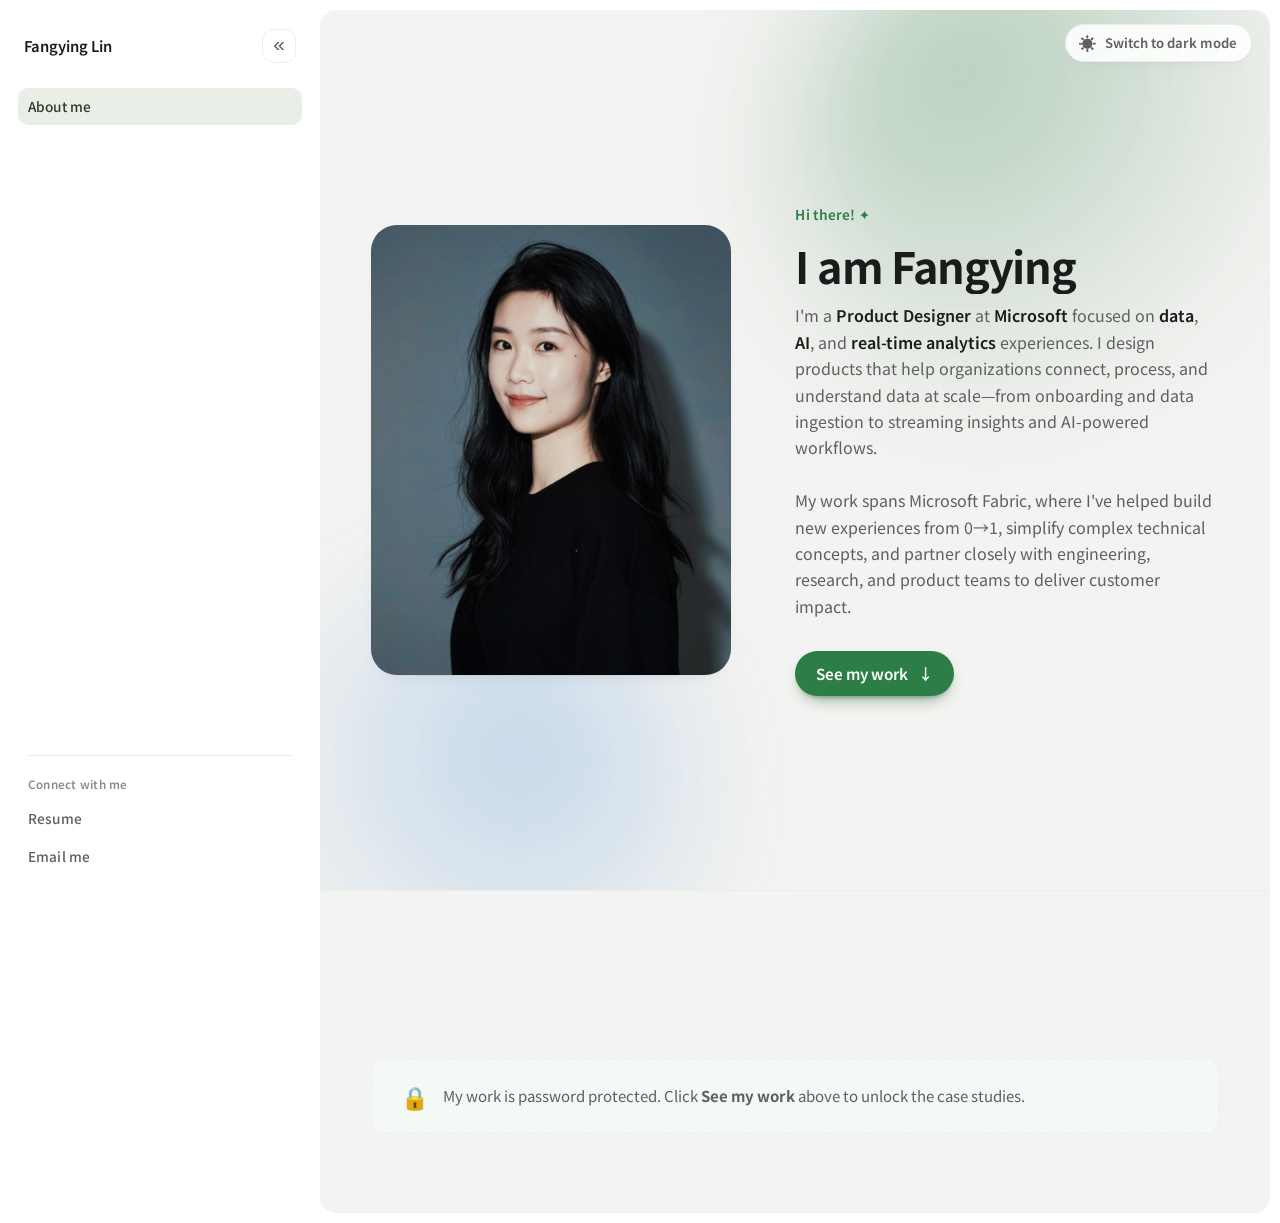
==== asa.html @ b857b05c "Initial commit" ====
<!DOCTYPE html>
<html lang="en">
<head>
  <meta charset="UTF-8" />
  <meta name="viewport" content="width=device-width, initial-scale=1.0" />
  <title>Azure Stream Analytics — Fangying Lin</title>
  <meta name="description" content="Azure Stream Analytics — authoring and monitoring real-time analytics jobs in the Azure portal." />
  <link rel="preconnect" href="https://fonts.googleapis.com" />
  <link rel="preconnect" href="https://fonts.gstatic.com" crossorigin />
  <link href="https://fonts.googleapis.com/css2?family=Noto+Sans+TC:wght@400;500;600;700&display=swap" rel="stylesheet" />
  <link rel="stylesheet" href="styles.css" />
  <script>
    // Apply saved theme before paint to avoid a flash.
    (function () {
      try {
        var t = localStorage.getItem("theme");
        if (!t) {
          t = window.matchMedia("(prefers-color-scheme: dark)").matches
            ? "dark"
            : "light";
        }
        document.documentElement.setAttribute("data-theme", t);
      } catch (e) {}
      // Case studies are locked until unlocked from the home page.
      try {
        if (localStorage.getItem("portfolio-unlocked") !== "1") {
          window.location.replace("index.html");
        }
      } catch (e) {}
    })();
  </script>
</head>
<body class="project-page">
  <div class="app" data-nav-collapsed="false">
    <button class="theme-switch" type="button" aria-label="Toggle dark mode" aria-pressed="false">
      <span class="theme-switch__icons" aria-hidden="true">
        <span class="theme-toggle__icon theme-toggle__icon--sun">☀</span>
        <span class="theme-toggle__icon theme-toggle__icon--moon">☾</span>
      </span>
      <span class="theme-switch__label">Switch to dark mode</span>
    </button>
    <div class="floating-controls">
      <button class="nav-reopen has-tip has-tip--right" type="button" aria-label="Open navigation" data-tip="Expand">
        <span aria-hidden="true">☰</span>
      </button>
    </div>
    <aside class="sidebar" aria-label="Primary">
      <div class="profile">
        <div class="profile__meta">
          <span class="profile__name">Fangying Lin</span>
        </div>
        <div class="profile__controls">
          <button class="square-btn nav-collapse has-tip" type="button" aria-label="Collapse navigation" data-tip="Collapse">
            <span class="nav-collapse__icon" aria-hidden="true">«</span>
          </button>
        </div>
      </div>

      <nav class="nav">
        <a class="nav__item" href="index.html#about">
          About me
        </a>

        <p class="nav__group">Microsoft Fabric</p>
        <a class="nav__item" href="eventstream.html">Eventstream in Microsoft Fabric</a>
        <a class="nav__item" href="business-events.html">Business Events in Microsoft Fabric</a>
        <a class="nav__item" href="get-data.html">Get data</a>
        <a class="nav__item" href="custom-connector.html">Custom stream connector</a>

        <p class="nav__group">Cornerstone Global Partner</p>
        <a class="nav__item" href="top20talent.html">Top20Talent Portal</a>

        <hr class="nav__divider" aria-hidden="true" />
        <p class="nav__group">Connect with me</p>
        <a class="nav__item" href="#">Resume</a>
        <a class="nav__item" href="mailto:deniselin0114@gmail.com">Email me</a>
      </nav>
    </aside>

  <main class="proj">
    <div class="proj-hero reveal">
      <span class="proj-eyebrow">
        <span class="card__logo card__logo--azure" aria-hidden="true">▲</span>
        Microsoft Azure portal
      </span>
      <h1 class="proj-title">Azure Stream Analytics</h1>
      <p class="proj-tagline">
        Authoring and monitoring real-time analytics jobs in the Azure portal —
        query, test, and ship.
      </p>
      <div class="proj-banner card__media--asa" aria-hidden="true">
        <span class="media-glyph">≋</span>
      </div>
    </div>

    <section class="proj-section reveal">
      <span class="proj-kicker">Problem to solve</span>
      <h2>Authoring streaming jobs felt risky</h2>
      <p>
        Writing and shipping a Stream Analytics job meant editing queries with
        little feedback until the job ran against live data. Users wanted to
        test confidently before committing to production.
      </p>
      <ul class="proj-highlights">
        <li>Hard to validate query logic before running against live input.</li>
        <li>Monitoring and authoring lived in separate mental models.</li>
        <li>Errors were costly to discover after deployment.</li>
      </ul>
    </section>

    <section class="proj-section reveal">
      <span class="proj-kicker">Research &amp; validation</span>
      <h2>What we learned from users</h2>
      <p>
        Sessions with analytics engineers showed that a tight author → test →
        monitor loop in one place built confidence and reduced production
        incidents caused by untested query changes.
      </p>
      <div class="proj-stats">
        <div class="proj-stat">
          <div class="proj-stat__num">10</div>
          <div class="proj-stat__label">Engineer sessions</div>
        </div>
        <div class="proj-stat">
          <div class="proj-stat__num">+33%</div>
          <div class="proj-stat__label">Confidence before shipping</div>
        </div>
        <div class="proj-stat">
          <div class="proj-stat__num">−29%</div>
          <div class="proj-stat__label">Post-deploy fixes</div>
        </div>
      </div>
    </section>

    <section class="proj-section reveal">
      <span class="proj-kicker">Features</span>
      <h2>Explore the design</h2>
      <div class="feature feature--disabled">
        <div>
          <p class="feature__name">Author, test, and monitor in one place</p>
          <p class="feature__desc">
            Query editing with sample-data testing and live monitoring, unified
            into a single workflow.
          </p>
        </div>
        <a class="btn-prototype btn-prototype--ghost" href="#" aria-disabled="true">
          Prototype coming soon
        </a>
      </div>
    </section>
  </main>
  </div>

  <script src="script.js"></script>
</body>
</html>
---- styles.css ----
/* ════════════════════════════════════════════════════════════
   Fangying Lin — Portfolio
   Sidebar + card-grid layout. Light, soft, app-like — modeled on
   a clean case-studies dashboard: fixed left nav, a rounded
   content panel, centered headline, and a 2-column card grid.
═════════════════════════════════════════════════════════════ */

/* ── Tokens ────────────────────────────────────────────────── */
:root {
  --bg: #ffffff;
  --panel: #f3f3f1;
  --card: #ffffff;
  --ink: #1b1b1b;
  --ink-soft: #8c8c8c;
  --ink-mid: #5f5f5f;
  --line: #ececec;
  --hover: #f4f4f3;
  --active: #e9efe6;
  --active-ink: #2f3b2a;
  --accent: #2d7d46;
  --radius: 18px;
  --radius-lg: 26px;
  --sidebar-w: 320px;
  --font: "Noto Sans TC", system-ui, -apple-system, "Segoe UI", sans-serif;
  --ease: cubic-bezier(0.22, 1, 0.36, 1);
  --shadow-card: 0 1px 2px rgba(0, 0, 0, 0.04),
    0 8px 24px -16px rgba(0, 0, 0, 0.18);
}

/* ── Dark theme ────────────────────────────────────────────── */
[data-theme="dark"] {
  --bg: #131316;
  --panel: #1b1b1f;
  --card: #202024;
  --ink: #f2f2f3;
  --ink-soft: #8a8a92;
  --ink-mid: #b5b5be;
  --line: #2e2e34;
  --hover: #26262b;
  --active: #243425;
  --active-ink: #cfe6cf;
  --accent: #5cc47e;
  --shadow-card: 0 1px 2px rgba(0, 0, 0, 0.4),
    0 8px 24px -16px rgba(0, 0, 0, 0.7);
}

html {
  background: var(--bg);
}

body,
.app,
.sidebar,
.panel,
.card {
  transition: background 0.25s var(--ease), color 0.25s var(--ease),
    border-color 0.25s var(--ease);
}

*,
*::before,
*::after {
  box-sizing: border-box;
}

html {
  scroll-behavior: smooth;
}

body {
  margin: 0;
  background: var(--bg);
  color: var(--ink);
  font-family: var(--font);
  font-size: 15px;
  line-height: 1.5;
  -webkit-font-smoothing: antialiased;
}

a {
  color: inherit;
  text-decoration: none;
}

svg {
  display: block;
}

/* ── App shell ─────────────────────────────────────────────── */
.app {
  display: grid;
  grid-template-columns: var(--sidebar-w) 1fr;
  min-height: 100vh;
  transition: grid-template-columns 0.34s var(--ease);
}

.app[data-nav-collapsed="true"] {
  grid-template-columns: 0px 1fr;
}

/* ── Sidebar ───────────────────────────────────────────────── */
.sidebar {
  position: sticky;
  top: 0;
  align-self: start;
  height: 100vh;
  padding: 1.6rem 1.1rem;
  display: flex;
  flex-direction: column;
  gap: 1.4rem;
  overflow-x: hidden;
  overflow-y: auto;
  transition: opacity 0.24s var(--ease), transform 0.34s var(--ease);
}

.app[data-nav-collapsed="true"] .sidebar {
  opacity: 0;
  transform: translateX(-12px);
  pointer-events: none;
}

/* Control buttons (collapse) — rounded square to match floating reopen */
.profile__controls {
  flex: 0 0 auto;
  margin-left: auto;
  display: flex;
  align-items: center;
  gap: 0.4rem;
}

.square-btn {
  flex: 0 0 auto;
  width: 34px;
  height: 34px;
  display: grid;
  place-items: center;
  position: relative;
  -webkit-appearance: none;
  appearance: none;
  border: 1px solid var(--line);
  border-radius: 11px;
  background: var(--card);
  color: var(--ink-mid);
  font-size: 0.95rem;
  line-height: 1;
  cursor: pointer;
  transition: background 0.18s var(--ease), border-color 0.18s var(--ease),
    color 0.18s var(--ease), transform 0.18s var(--ease);
}

.square-btn:hover {
  background: var(--hover);
  color: var(--ink);
}

.square-btn:focus-visible {
  outline: 2px solid var(--accent);
  outline-offset: 2px;
}

.square-btn:active {
  transform: scale(0.9);
}

.nav-collapse:hover {
  transform: translateX(-2px);
}

.nav-collapse__icon {
  font-size: 1.3rem;
  font-weight: 500;
  margin-top: -2px;
}

/* ── Tooltips ──────────────────────────────────────────────── */
.has-tip::after {
  content: attr(data-tip);
  position: absolute;
  bottom: calc(100% + 8px);
  left: 50%;
  transform: translateX(-50%) translateY(4px);
  z-index: 50;
  padding: 0.32rem 0.6rem;
  border-radius: 7px;
  background: var(--ink);
  color: var(--bg);
  font-size: 0.72rem;
  font-weight: 600;
  line-height: 1;
  white-space: nowrap;
  opacity: 0;
  pointer-events: none;
  transition: opacity 0.18s var(--ease), transform 0.18s var(--ease);
}

.has-tip:hover::after,
.has-tip:focus-visible::after {
  opacity: 1;
  transform: translateX(-50%) translateY(0);
}

/* Reopen button tooltip points to the right (button hugs left edge) */
.has-tip--right::after {
  bottom: 50%;
  left: calc(100% + 8px);
  transform: translateY(50%) translateX(-4px);
}

.has-tip--right:hover::after,
.has-tip--right:focus-visible::after {
  transform: translateY(50%) translateX(0);
}

/* Floating reopen button (visible when collapsed) */
.floating-controls {
  position: fixed;
  top: 1rem;
  left: 1rem;
  z-index: 40;
  display: flex;
  align-items: center;
  gap: 0.5rem;
}

.nav-reopen {
  width: 40px;
  height: 40px;
  display: grid;
  place-items: center;
  -webkit-appearance: none;
  appearance: none;
  border: 1px solid var(--line);
  border-radius: 12px;
  background: var(--card);
  color: var(--ink);
  font-size: 1.1rem;
  line-height: 1;
  cursor: pointer;
  box-shadow: var(--shadow-card);
  opacity: 0;
  transform: scale(0.85);
  pointer-events: none;
  transition: opacity 0.22s var(--ease), transform 0.22s var(--ease),
    background 0.18s var(--ease);
}

.app[data-nav-collapsed="true"] .nav-reopen {
  opacity: 1;
  transform: scale(1);
  pointer-events: auto;
}

.nav-reopen:hover {
  background: var(--hover);
}

.nav-reopen:focus-visible {
  outline: 2px solid var(--accent);
  outline-offset: 2px;
}

.profile {
  display: flex;
  align-items: center;
  gap: 0.7rem;
  padding: 0.2rem 0.4rem;
}

.profile__meta {
  display: flex;
  flex-direction: column;
  line-height: 1.25;
}

.profile__name {
  font-weight: 600;
  font-size: 0.92rem;
}

.profile__role {
  font-size: 0.8rem;
  color: var(--ink-soft);
}

/* ── Theme switch (sticky, top-right) ──────────────────────── */
.theme-switch {
  position: fixed;
  top: 1.5rem;
  right: 1.75rem;
  z-index: 45;
  display: inline-flex;
  align-items: center;
  gap: 0.5rem;
  height: 38px;
  padding: 0 0.85rem 0 0.7rem;
  -webkit-appearance: none;
  appearance: none;
  border: 1px solid var(--line);
  border-radius: 999px;
  background: color-mix(in srgb, var(--card) 88%, transparent);
  backdrop-filter: saturate(160%) blur(10px);
  color: var(--ink-mid);
  font-family: inherit;
  font-size: 0.82rem;
  font-weight: 600;
  line-height: 1;
  cursor: pointer;
  box-shadow: var(--shadow-card);
  transition: background 0.18s var(--ease), border-color 0.18s var(--ease),
    color 0.18s var(--ease), transform 0.18s var(--ease);
}

.theme-switch:hover {
  background: var(--card);
  color: var(--ink);
  border-color: var(--ink-soft);
}

.theme-switch:active {
  transform: scale(0.96);
}

.theme-switch:focus-visible {
  outline: 2px solid var(--accent);
  outline-offset: 2px;
}

.theme-switch__icons {
  position: relative;
  display: grid;
  place-items: center;
  width: 20px;
  height: 20px;
}

.theme-toggle__icon {
  grid-area: 1 / 1;
  font-size: 1.05rem;
  line-height: 1;
  -webkit-text-stroke: 0.3px currentColor;
  transition: opacity 0.2s var(--ease), transform 0.3s var(--ease);
}

.theme-switch__icons .theme-toggle__icon {
  grid-row: 1;
  grid-column: 1;
}

.theme-toggle__icon--moon {
  opacity: 0;
  transform: rotate(-90deg) scale(0.6);
}

.theme-toggle__icon--sun {
  opacity: 1;
  transform: rotate(0) scale(1);
}

[data-theme="dark"] .theme-toggle__icon--sun {
  opacity: 0;
  transform: rotate(90deg) scale(0.6);
}

[data-theme="dark"] .theme-toggle__icon--moon {
  opacity: 1;
  transform: rotate(0) scale(1);
}

/* Navigation */
.nav {
  display: flex;
  flex-direction: column;
  gap: 0.1rem;
  flex: 1 1 auto;
  min-height: 0;
}

.nav__group {
  margin: 1rem 0 0.3rem;
  padding: 0 0.65rem;
  font-size: 0.72rem;
  font-weight: 600;
  letter-spacing: 0.02em;
  color: var(--ink-soft);
}

.nav__item + .nav__group,
.nav__item.is-active:first-child + .nav__group {
  margin-top: 1.9rem;
}

.nav__divider {
  border: 0;
  height: 1px;
  background: var(--line);
  margin: 1.4rem 0.65rem 0.2rem;
  margin-top: auto;
}

/* ── Collapsible category (Microsoft Fabric / Azure portal) ── */
.nav__cat {
  display: flex;
  flex-direction: column;
}

.nav__cat--nested {
  padding-left: 0.85rem;
}

.nav__cat-head {
  display: flex;
  align-items: center;
  justify-content: space-between;
  gap: 0.5rem;
  width: 100%;
  margin: 0.55rem 0 0.2rem;
  padding: 0.3rem 0.65rem;
  -webkit-appearance: none;
  appearance: none;
  border: 0;
  outline: none;
  background: transparent;
  text-align: left;
  font-family: inherit;
  font-size: 0.72rem;
  font-weight: 600;
  letter-spacing: 0.02em;
  text-transform: none;
  color: var(--ink-soft);
  cursor: pointer;
  border-radius: 8px;
  transition: color 0.18s var(--ease), background 0.18s var(--ease);
}

.nav__cat-head:focus-visible {
  outline: 2px solid var(--accent);
  outline-offset: 1px;
}

.nav__cat-head:hover {
  background: var(--hover);
  color: var(--ink-mid);
}

.nav__chevron {
  flex: 0 0 auto;
  font-size: 0.8rem;
  line-height: 1;
  transition: transform 0.22s var(--ease);
}

.nav__cat[data-collapsed="true"] .nav__chevron {
  transform: rotate(-90deg);
}

.nav__cat-body {
  display: grid;
  grid-template-rows: 1fr;
  transition: grid-template-rows 0.26s var(--ease);
}

.nav__cat-inner {
  display: flex;
  flex-direction: column;
  gap: 0.1rem;
  overflow: hidden;
  min-height: 0;
}

.nav__cat[data-collapsed="true"] .nav__cat-body {
  grid-template-rows: 0fr;
}

.nav__item {
  display: flex;
  align-items: center;
  padding: 0.5rem 0.65rem;
  border-radius: 10px;
  font-size: 0.85rem;
  font-weight: 500;
  letter-spacing: 0.01em;
  color: var(--ink-mid);
  transition: background 0.18s var(--ease), color 0.18s var(--ease),
    transform 0.18s var(--ease);
}

.nav__item:hover {
  background: var(--hover);
  color: var(--ink);
  transform: translateX(3px);
}

.nav__item.is-active {
  background: var(--active);
  color: var(--active-ink);
}

/* Dark mode: brighten nav text so it isn't muddy grey */
[data-theme="dark"] .nav__item {
  color: #f2f2f3;
}
[data-theme="dark"] .nav__item:hover {
  color: #ffffff;
}
[data-theme="dark"] .nav__group {
  color: #c5c5cd;
}

/* ── Main panel ────────────────────────────────────────────── */
.panel {
  background: var(--panel);
  margin: 0.6rem 0.6rem 0.6rem 0;
  border-radius: 16px;
  padding: clamp(2rem, 5vw, 4rem) clamp(1.5rem, 4vw, 3.5rem);
  overflow: hidden;
}

/* ── Full-screen intro ─────────────────────────────────────── */
.intro {
  position: relative;
  display: grid;
  grid-template-columns: 0.85fr 1fr;
  align-items: center;
  gap: clamp(2rem, 5vw, 4.5rem);
  min-height: calc(100vh - 1.2rem);
  margin: calc(-1 * clamp(2rem, 5vw, 4rem))
    calc(-1 * clamp(1.5rem, 4vw, 3.5rem)) 0;
  padding: clamp(2rem, 5vw, 4rem) clamp(1.5rem, 4vw, 3.5rem);
  overflow: hidden;
  isolation: isolate;
}

/* Animated aurora blobs behind the intro */
.intro::before,
.intro::after {
  content: "";
  position: absolute;
  z-index: -1;
  border-radius: 50%;
  filter: blur(60px);
  opacity: 0.55;
  pointer-events: none;
}.intro::before {
  width: 42vw;
  height: 42vw;
  max-width: 540px;
  max-height: 540px;
  top: -12%;
  right: -6%;
  background: radial-gradient(
    circle at 30% 30%,
    color-mix(in srgb, var(--accent) 60%, transparent),
    transparent 70%
  );
  animation: aurora-a 16s ease-in-out infinite alternate;
}

.intro::after {
  width: 36vw;
  height: 36vw;
  max-width: 460px;
  max-height: 460px;
  bottom: -16%;
  left: -8%;
  background: radial-gradient(
    circle at 60% 40%,
    color-mix(in srgb, #4a90d9 55%, transparent),
    transparent 70%
  );
  animation: aurora-b 20s ease-in-out infinite alternate;
}

[data-theme="dark"] .intro::before,
[data-theme="dark"] .intro::after {
  opacity: 0.4;
}

@keyframes aurora-a {
  0% { transform: translate(0, 0) scale(1); }
  100% { transform: translate(-6%, 8%) scale(1.15); }
}

@keyframes aurora-b {
  0% { transform: translate(0, 0) scale(1); }
  100% { transform: translate(8%, -6%) scale(1.2); }
}

/* Interactive mouse-following aura (Spline-style) */
.intro__aura {
  position: absolute;
  inset: 0;
  z-index: -1;
  pointer-events: none;
  opacity: 0;
  transition: opacity 0.7s ease;
  background:
    radial-gradient(
      40vw 40vw at var(--mx, 50%) var(--my, 40%),
      color-mix(in srgb, var(--accent) 42%, transparent),
      transparent 62%
    ),
    radial-gradient(
      34vw 34vw at calc(100% - var(--mx, 50%)) calc(100% - var(--my, 40%)),
      color-mix(in srgb, #4a90d9 40%, transparent),
      transparent 62%
    );
  filter: blur(48px);
  will-change: background, opacity;
}

.intro.is-pointer .intro__aura {
  opacity: 0.85;
}

[data-theme="dark"] .intro__aura {
  opacity: 0;
  filter: blur(56px);
}

[data-theme="dark"] .intro.is-pointer .intro__aura {
  opacity: 0.55;
}

@media (prefers-reduced-motion: reduce) {
  .intro__aura { display: none; }
}

.intro__media {
  display: flex;
  justify-content: center;
  transform: translate3d(var(--px, 0px), var(--py, 0px), 0);
  will-change: transform;
}

.intro__media.is-missing {
  width: 100%;
  max-width: 360px;
  margin: 0 auto;
  aspect-ratio: 4 / 5;
  display: grid;
  place-items: center;
  text-align: center;
  padding: 1.5rem;
  border-radius: var(--radius-lg);
  background: linear-gradient(150deg, #e6f4ee, #c7e8d8);
  color: #117865;
  font-size: 0.9rem;
  font-weight: 600;
}

.intro__media.is-missing::after {
  content: "Add your photo at assets/fangying.jpg";
}

.intro__photo {
  width: 100%;
  max-width: 360px;
  aspect-ratio: 4 / 5;
  object-fit: cover;
  border-radius: var(--radius-lg);
  box-shadow: var(--shadow-card);
  animation: photo-float 8s ease-in-out infinite;
  transition: transform 0.4s var(--ease), box-shadow 0.4s var(--ease);
}

.intro__photo:hover {
  transform: translateY(-4px) scale(1.01);
  box-shadow: 0 30px 60px -28px rgba(0, 0, 0, 0.5);
}

@keyframes photo-float {
  0%, 100% { transform: translateY(0); }
  50% { transform: translateY(-4px); }
}

.intro__eyebrow {
  margin: 0 0 1rem;
  font-size: 0.85rem;
  font-weight: 600;
  color: var(--accent);
  letter-spacing: 0.01em;
}

.intro__title {
  font-size: clamp(1.7rem, 3.4vw, 2.7rem);
  font-weight: 700;
  letter-spacing: -0.03em;
  line-height: 1.18;
  padding-bottom: 0.08em;
  margin: 0 0 0.5rem;
  background: linear-gradient(
    100deg,
    var(--ink) 0%,
    var(--ink) 35%,
    color-mix(in srgb, var(--accent) 75%, var(--ink)) 50%,
    var(--ink) 65%,
    var(--ink) 100%
  );
  background-size: 220% 100%;
  -webkit-background-clip: text;
  background-clip: text;
  color: transparent;
  animation: title-sheen 7s ease-in-out infinite;
}

.intro__subtitle {
  margin: 0 0 1.5rem;
  font-size: clamp(0.95rem, 1.5vw, 1.2rem);
  font-weight: 600;
  letter-spacing: -0.01em;
  color: var(--ink-mid);
}

@keyframes title-sheen {
  0%, 100% { background-position: 150% 0; }
  50% { background-position: -50% 0; }
}

/* Staggered entrance for intro content */
.intro__media,
.intro__eyebrow,
.intro__title,
.intro__subtitle,
.intro__lede,
.intro__scroll {
  opacity: 0;
}

.intro.is-visible .intro__media {
  animation: intro-fade 0.7s var(--ease) 0.05s both;
}
.intro.is-visible .intro__eyebrow {
  animation: intro-rise 0.7s var(--ease) 0.18s both;
}
.intro.is-visible .intro__title {
  animation: intro-rise 0.7s var(--ease) 0.28s both,
    title-sheen 7s ease-in-out 1s infinite;
}
.intro.is-visible .intro__subtitle {
  animation: intro-rise 0.7s var(--ease) 0.34s both;
}
.intro.is-visible .intro__lede {
  animation: intro-rise 0.7s var(--ease) 0.4s both;
}
.intro.is-visible .intro__scroll {
  animation: intro-rise 0.7s var(--ease) 0.52s both;
}

@keyframes intro-rise {
  from {
    opacity: 0;
    transform: translateY(22px);
  }
  to {
    opacity: 1;
    transform: translateY(0);
  }
}

@keyframes intro-fade {
  from {
    opacity: 0;
  }
  to {
    opacity: 1;
  }
}

.intro__lede {
  margin: 0 0 2rem;
  max-width: 58ch;
  font-size: clamp(0.9rem, 1.25vw, 1.02rem);
  line-height: 1.65;
  color: var(--ink-mid);
}

.intro__lede strong {
  color: var(--ink);
  font-weight: 600;
}

.intro__scroll {
  position: relative;
  display: inline-flex;
  align-items: center;
  gap: 0.6rem;
  padding: 0.7rem 1.3rem;
  border-radius: 999px;
  font-weight: 600;
  font-size: 0.95rem;
  color: #fff;
  background: var(--accent);
  overflow: hidden;
  transform-style: preserve-3d;
  transform:
    perspective(600px)
    rotateX(var(--rx, 0deg))
    rotateY(var(--ry, 0deg))
    translateZ(0);
  box-shadow:
    0 8px 18px -10px color-mix(in srgb, var(--accent) 80%, #000),
    0 2px 4px -2px rgba(0, 0, 0, 0.3);
  transition:
    transform 0.25s var(--ease),
    background 0.2s var(--ease),
    box-shadow 0.25s var(--ease);
}

/* Moving sheen that tracks the cursor */
.intro__scroll::before {
  content: "";
  position: absolute;
  inset: 0;
  border-radius: inherit;
  background: radial-gradient(
    120px 120px at var(--gx, 50%) var(--gy, 50%),
    rgba(255, 255, 255, 0.45),
    rgba(255, 255, 255, 0) 60%
  );
  opacity: 0;
  transition: opacity 0.25s var(--ease);
  pointer-events: none;
}

.intro__scroll > span {
  position: relative;
  transform: translateZ(22px);
}

.intro__scroll:hover {
  background: color-mix(in srgb, var(--accent) 86%, #000);
  box-shadow:
    0 18px 34px -14px color-mix(in srgb, var(--accent) 85%, #000),
    0 4px 8px -3px rgba(0, 0, 0, 0.35);
}

.intro__scroll:hover::before {
  opacity: 1;
}

.intro__scroll.is-tilting {
  transition:
    background 0.2s var(--ease),
    box-shadow 0.25s var(--ease);
}

.intro__scroll:active {
  transform: perspective(600px) rotateX(0) rotateY(0) scale(0.97);
}

.intro__arrow {
  position: relative;
  transform: translateZ(22px);
  animation: intro-bob 1.8s ease-in-out infinite;
}

@keyframes intro-bob {
  0%, 100% { transform: translateZ(22px) translateY(0); }
  50% { transform: translateZ(22px) translateY(3px); }
}

@media (prefers-reduced-motion: reduce) {
  .intro__arrow { animation: none; }
  .intro__scroll { transform: none; }
}

@media (max-width: 820px) {
  .intro {
    grid-template-columns: 1fr;
    text-align: center;
    gap: 1.4rem;
    min-height: auto;
  }
  /* Flatten the body so the portrait can slot between the headers
     and the description. */
  .intro__body {
    display: contents;
  }
  .intro__eyebrow { order: 1; }
  .intro__title { order: 2; }
  .intro__subtitle { order: 3; margin-bottom: 0; }
  .intro__media { order: 4; }
  .intro__lede { order: 5; }
  .intro__scroll { order: 6; justify-self: center; }
  .intro__lede {
    margin-inline: auto;
  }
  /* Smaller portrait on mobile. */
  .intro__photo,
  .intro__media.is-missing {
    max-width: 200px;
    margin-inline: auto;
  }
}

.section-divider {
  border: 0;
  height: 1px;
  width: auto;
  margin: 0 calc(-1 * clamp(1.5rem, 4vw, 3.5rem)) clamp(2.5rem, 6vw, 4rem);
  background: var(--line);
}

.panel__head {
  text-align: center;
  max-width: 640px;
  margin: 0 auto clamp(2rem, 5vw, 3.5rem);
  padding-top: clamp(1rem, 4vw, 3rem);
}

.panel__title {
  font-size: clamp(1.7rem, 3.4vw, 2.6rem);
  font-weight: 700;
  letter-spacing: -0.02em;
  line-height: 1.12;
  margin: 0 0 0.8rem;
}

.panel__sub {
  margin: 0;
  color: var(--ink-soft);
  font-size: clamp(0.95rem, 1.5vw, 1.05rem);
}

/* ── Card grid ─────────────────────────────────────────────── */
.cards {
  display: grid;
  grid-template-columns: repeat(2, minmax(0, 1fr));
  gap: clamp(1rem, 2.2vw, 1.6rem);
  max-width: 920px;
  margin: 0 auto;
}

.card {
  min-width: 0;
  perspective: 1000px;
}

.card__link {
  position: relative;
  display: block;
  background: var(--card);
  border: 1px solid var(--line);
  border-radius: var(--radius);
  padding: 0.9rem 0.9rem 1.2rem;
  height: 100%;
  transform-style: preserve-3d;
  transition: transform 0.25s var(--ease), box-shadow 0.3s var(--ease),
    border-color 0.3s var(--ease);
}

.card__link:hover {
  box-shadow: 0 12px 26px -20px rgba(0, 0, 0, 0.4);
  border-color: color-mix(in srgb, var(--accent) 30%, var(--line));
}

/* Cursor-following spotlight glow */
.card__link::after {
  content: "";
  position: absolute;
  inset: 0;
  border-radius: inherit;
  background: radial-gradient(
    240px circle at var(--mx, 50%) var(--my, 0%),
    rgba(203, 210, 222, 0.22),
    transparent 45%
  );
  opacity: 0;
  transition: opacity 0.3s var(--ease);
  pointer-events: none;
  z-index: 1;
}

.card__link:hover::after {
  opacity: 1;
}

.card__media {
  transition: transform 0.4s var(--ease);
}

.card__link:hover .card__media {
  transform: scale(1.015);
}

.card__top {
  display: flex;
  align-items: center;
  justify-content: space-between;
  padding: 0.2rem 0.3rem 0.7rem;
}

.card__brand {
  display: inline-flex;
  align-items: center;
  gap: 0.45rem;
  font-size: 0.82rem;
  font-weight: 600;
  color: var(--ink-mid);
}

.card__logo {
  width: 18px;
  height: 18px;
  border-radius: 5px;
  display: inline-grid;
  place-items: center;
  font-size: 0.6rem;
  color: #fff;
}

.card__logo--fabric { background: transparent; }
.card__logo--azure  { background: #0a72c4; }
.card__logo--lumen  { background: #6b5bd1; }
.card__logo--tide   { background: #2f8fd0; }
.card__logo--onb    { background: #e08a3c; }
.card__logo--top20  { background: transparent; }
.card__logo-svg {
  width: 100%;
  height: 100%;
  display: block;
}

.card__views,
.card__likes {
  display: inline-flex;
  align-items: center;
  gap: 0.3rem;
  font-size: 0.8rem;
  color: var(--ink-soft);
  font-variant-numeric: tabular-nums;
}

.i-eye,
.i-heart {
  font-size: 0.85rem;
}

/* Media preview */
.card__media {
  position: relative;
  display: grid;
  place-items: center;
  aspect-ratio: 4 / 3;
  border-radius: 12px;
  overflow: hidden;
}

.card__media--eventstream {
  background:
    radial-gradient(120% 120% at 22% 0%, rgba(45, 125, 70, 0.16), transparent 60%),
    #f4f6f4;
  color: var(--accent);
}

.card__media--eventstream .topology {
  width: 80%;
}

/* ── Eventstream preview screenshot — blurred at rest, sharp on hover ── */
.card__media--shot {
  padding: 0;
  overflow: hidden;
}
.es-shot {
  display: block;
  width: 100%;
  height: 100%;
  object-fit: cover;
  object-position: top left;
  filter: blur(2.5px) saturate(1.04);
  transform: scale(1.02);
  transition: filter 0.45s var(--ease), transform 0.45s var(--ease);
}
.card__link:hover .es-shot,
.proj-banner.card__media--shot:hover .es-shot {
  filter: blur(0);
  transform: scale(1);
}
/* Detail-page banner is always sharp — the blur/hover-to-reveal is a
   home-page-tile-only effect. */
.proj-banner.card__media--shot .es-shot {
  filter: none;
  transform: none;
}
@media (prefers-reduced-motion: reduce) {
  .es-shot {
    transition: none;
  }
}

/* ── Eventstream "app" scene (metrics + topology + data preview) ── */
.card__media--eventstream .es-scene {
  width: 94%;
  height: auto;
}
.proj-banner.card__media--eventstream .es-scene {
  width: 100%;
}
.es-card {
  fill: #ffffff;
  stroke: #e2e6ea;
  stroke-width: 1.4;
}
.es-num {
  font: 700 15px "Noto Sans TC", system-ui, sans-serif;
  fill: #2f353c;
}
.es-cap {
  font: 600 7px "Noto Sans TC", system-ui, sans-serif;
  fill: #8b939c;
  letter-spacing: 0.2px;
}
.es-lbl {
  font: 700 8px "Noto Sans TC", system-ui, sans-serif;
  fill: #3c424a;
}
.es-pill {
  fill: rgba(22, 163, 74, 0.12);
  stroke: rgba(22, 163, 74, 0.4);
  stroke-width: 1;
}
.es-live {
  font: 700 7.5px "Noto Sans TC", system-ui, sans-serif;
  fill: #15803d;
}
.es-dot {
  fill: #16a34a;
}
.es-wire {
  fill: none;
  stroke: currentColor;
  stroke-width: 2;
  stroke-opacity: 0.5;
  stroke-dasharray: 5 6;
  animation: dash 18s linear infinite;
}
.es-icon {
  fill: rgba(17, 120, 101, 0.16);
  stroke: currentColor;
  stroke-width: 1.2;
}
.es-icon--dest {
  fill: rgba(17, 120, 101, 0.26);
}
.es-stream {
  stroke: currentColor;
  stroke-width: 1.8;
}
.es-op {
  fill: rgba(45, 125, 70, 0.14);
  stroke: currentColor;
  stroke-width: 1.4;
}
.es-funnel {
  fill: currentColor;
  opacity: 0.75;
}
.es-grid {
  fill: #ffffff;
  stroke: #e2e6ea;
  stroke-width: 1.4;
}
.es-grid-sep {
  stroke: #eef1f3;
  stroke-width: 1;
}
.es-th {
  font: 700 6.5px "Noto Sans TC", system-ui, sans-serif;
  fill: #6b727b;
}
.es-td {
  font: 500 6.5px "Noto Sans TC", system-ui, sans-serif;
  fill: #7b828b;
}
.es-td--accent {
  fill: #117865;
  font-weight: 700;
}

.card__media--lumen {
  background: linear-gradient(150deg, #efeaff, #d8ccff);
  color: #6b5bd1;
}

.card__media--tide {
  background: linear-gradient(150deg, #e3f3fb, #c5e6f6);
  color: #2f8fd0;
}

.card__media--onb {
  background: linear-gradient(150deg, #fdeede, #f8d6b3);
  color: #d2772a;
}

.card__media--getdata {
  background: linear-gradient(150deg, #e6f4ee, #c7e8d8);
  color: #117865;
}

.card__media--connector {
  background: #e6ebf6;
  color: #56b9bd;
}

[data-theme="dark"] .card__media--connector {
  background: #3a4052;
}

.card__media--asa {
  background: linear-gradient(150deg, #e4f1fc, #bfdcf6);
  color: #0a72c4;
}

.card__media--eventhub {
  background: linear-gradient(150deg, #e0ecfb, #b6cdf2);
  color: #2b59c3;
}

.card__media--schematize {
  background: linear-gradient(150deg, #fbeef6, #f1d3e8);
  color: #b3458f;
}

.card__media--top20 {
  background: linear-gradient(150deg, #fdece1, #f8cbb0);
  color: #c2410c;
}.media-glyph {
  font-size: 3.4rem;
  opacity: 0.85;
}

/* ── Top20Talent: video-like screenshot reel in a browser frame ── */
.t20-stage {
  display: grid;
  place-items: center;
  padding: clamp(0.9rem, 3vw, 1.8rem);
}

.t20-window {
  width: 100%;
  max-width: 100%;
  border-radius: 12px;
  overflow: hidden;
  background: #fff;
  box-shadow:
    0 22px 50px -22px rgba(120, 50, 20, 0.5),
    0 4px 12px -6px rgba(120, 50, 20, 0.3),
    0 0 0 1px rgba(255, 255, 255, 0.6) inset;
  transform: translateZ(0);
  transform-style: preserve-3d;
  transition: transform 0.5s var(--ease), box-shadow 0.5s var(--ease);
}

.card__link:hover .t20-window,
.proj-banner.t20-stage:hover .t20-window {
  transform: translateY(-3px);
  box-shadow:
    0 30px 60px -22px rgba(120, 50, 20, 0.55),
    0 6px 16px -8px rgba(120, 50, 20, 0.35),
    0 0 0 1px rgba(255, 255, 255, 0.7) inset;
}

.t20-window__bar {
  display: flex;
  align-items: center;
  gap: 6px;
  height: 22px;
  padding: 0 10px;
  background: linear-gradient(180deg, #fbeee6, #f5ddcf);
  border-bottom: 1px solid rgba(120, 50, 20, 0.12);
}

.t20-dot {
  width: 7px;
  height: 7px;
  border-radius: 50%;
  background: #e8a48c;
}
.t20-dot:nth-child(1) { background: #ef7d6a; }
.t20-dot:nth-child(2) { background: #f3b14d; }
.t20-dot:nth-child(3) { background: #5fc27e; }

.t20-url {
  margin-left: 8px;
  flex: 1;
  height: 11px;
  border-radius: 6px;
  background: rgba(255, 255, 255, 0.85);
  font-size: 8px;
  line-height: 11px;
  color: #b07a5f;
  padding: 0 8px;
  overflow: hidden;
  white-space: nowrap;
}

.t20-screen {
  position: relative;
  overflow: hidden;
  aspect-ratio: 16 / 10;
  background: #fff;
}

/* Horizontal film strip: 6 frames (last duplicates the first for a
   seamless loop). Holds on each screen, then slides to the next. */
.t20-reel {
  display: flex;
  width: 600%;
  height: 100%;
  animation: t20-reel 16s cubic-bezier(0.7, 0, 0.3, 1) infinite;
}

.t20-frame {
  width: calc(100% / 6);
  height: 100%;
  object-fit: cover;
  object-position: top center;
  flex: 0 0 auto;
}

@keyframes t20-reel {
  0%, 13%      { transform: translateX(0); }
  16.6%, 29.6% { transform: translateX(-16.6667%); }
  33.3%, 46.3% { transform: translateX(-33.3333%); }
  50%, 63%     { transform: translateX(-50%); }
  66.6%, 79.6% { transform: translateX(-66.6667%); }
  83.3%, 100%  { transform: translateX(-83.3333%); }
}

/* Pause the playback while hovering so viewers can inspect a screen */
.card__link:hover .t20-reel,
.proj-banner.t20-stage:hover .t20-reel {
  animation-play-state: paused;
}

[data-theme="dark"] .t20-window {
  box-shadow:
    0 22px 50px -22px rgba(0, 0, 0, 0.65),
    0 0 0 1px rgba(255, 255, 255, 0.08) inset;
}

@media (prefers-reduced-motion: reduce) {
  .t20-reel { animation: none; }
  .t20-window { transform: none; }
}

/* ── Custom connector scene (Kafka → city upload) ──────────── */
.connector-scene {
  display: block;
  width: 100%;
  height: 100%;
  /* Theme tokens — light defaults */
  --cn-bg1: #e6ebf6; --cn-bg2: #dadff0; --cn-bg3: #d8dcee; --cn-bg4: #e2dcec;
  --cn-deck1: #f6f7fa; --cn-deck2: #cdd2db;
  --cn-scr1: #fcfdff; --cn-scr2: #eef1f7;
  --cn-field1: #cfe7ec; --cn-field2: #9fcfd9;
  --cn-edge: #bfc5d0; --cn-trackpad: #c2c8d2; --cn-bar: #aebcc7;
  --cn-label: #c5cdd7; --cn-track: #e6ebf1;
  --cn-pkg1: #f7ebd6; --cn-pkg2: #dcc198;
  --cn-pkg-top: #f3e0c4; --cn-pkg-side: #d3b787; --cn-pkg-r: #d8bd92;
  --cn-pkg-stroke: #9c7438; --cn-seam: #b08a52; --cn-pkg-text: #8f6a36;
  --cn-cav1: #7c5d34; --cn-cav2: #5e4526;
  --cn-shine: #ffffff;
  --cn-hud: #ffffff; --cn-hud-track: #ffffff; --cn-hud-text: #33807f;
}

/* Dark-mode palette for the connector scene */
[data-theme="dark"] .connector-scene {
  --cn-bg1: #3a4052; --cn-bg2: #343a49; --cn-bg3: #363c4b; --cn-bg4: #3b3749;
  --cn-deck1: #3e4654; --cn-deck2: #262b35;
  --cn-scr1: #2c313d; --cn-scr2: #20242d;
  --cn-field1: #2e767c; --cn-field2: #49aab1;
  --cn-edge: #1c1f27; --cn-trackpad: #2d323d; --cn-bar: #4c5462;
  --cn-label: #545c6a; --cn-track: #353c48;
  --cn-pkg1: #cba869; --cn-pkg2: #9c7c46;
  --cn-pkg-top: #cfa968; --cn-pkg-side: #a17f44; --cn-pkg-r: #a18551;
  --cn-pkg-stroke: #715326; --cn-seam: #7e6031; --cn-pkg-text: #e6c48d;
  --cn-cav1: #4a371f; --cn-cav2: #322509;
  --cn-shine: #cdd6ea;
  --cn-hud: #2b3340; --cn-hud-track: #46506a; --cn-hud-text: #6fd0d4;
}

/* Dark mode: drop the bright oval glow behind the scene */
[data-theme="dark"] .conn-skyglow {
  display: none;
}
[data-theme="dark"] .conn-ambient {
  opacity: 0.35;
}

.conn-bg {
  fill: url(#connBgGrad);
}

/* Tile (About me grid): the SVG uses preserveAspectRatio="slice" so the
   scene gradient fully covers the 4:3 tile (no letterbox band). The detail-
   page banner (.proj-banner) is an exact 480:280 match, so it's unaffected. */

/* Enriched ambient orbs drifting behind the glass scene */
.conn-orb {
  transform-box: view-box;
  transform-origin: center;
}
.conn-orb--a { animation: conn-orb-a 14s ease-in-out infinite; }
.conn-orb--b { animation: conn-orb-b 18s ease-in-out infinite; }
.conn-orb--c { animation: conn-orb-c 16s ease-in-out infinite; }
.conn-orb--d { animation: conn-orb-d 20s ease-in-out infinite; }

/* ── 3D background prop: perspective grid floor ── */
.conn-3d-grid {
  pointer-events: none;
}

/* Faint perspective floor pulses subtly to feel alive */
.conn-3d-grid {
  animation: conn-grid-pulse 9s ease-in-out infinite;
}

@keyframes conn-grid-pulse {
  0%, 100% { opacity: 0.85; }
  50% { opacity: 1; }
}

/* Dark mode: soften the 3D backdrop */
[data-theme="dark"] .conn-3d-grid { opacity: 0.5; }

@media (prefers-reduced-motion: reduce) {
  .conn-3d-grid { animation: none; }
}

/* Decorative layers shouldn't intercept hover over the props */
.conn-emit, .conn-skyglow, .conn-ambient, .conn-sparkles {
  pointer-events: none;
}

/* ── Gentle floating to make the props feel lively (靈動) ──── */
.conn-hov {
  transform-box: fill-box;
  transform-origin: center;
  cursor: pointer;
}
/* Idle bob via CSS — used on the detail-page banner. On the About-me tile a
   JS physics engine owns the full transform (idle drift + scroll inertia +
   collision), so the tile's props must NOT also run these keyframes. */
.proj-banner .conn-hov--laptop { animation: conn-bob-a 5.5s ease-in-out infinite; }
.proj-banner .conn-hov--box { animation: conn-bob-b 4.8s ease-in-out infinite; }
.proj-banner .conn-hov--hud { animation: conn-bob-c 6.2s ease-in-out infinite; }

/* Tile props are positioned by JS; give them a smooth transition baseline
   only for non-transform props (transform is set every frame by the engine). */
.card__media--connector:not(.proj-banner) .conn-hov {
  will-change: transform;
}

/* Upload chip: springy pop */
.conn-hov--hud:hover {
  transform: scale(1.1) translateY(-3px);
}

/* Soft glassy sky glow behind the skyline — pulses, brightens on hover */
.conn-skyglow {
  transform-box: view-box;
  transform-origin: 330px 118px;
  opacity: 0.85;
  animation: conn-sky 6s ease-in-out infinite;
  transition: opacity 0.4s var(--ease);
}

/* Whole scene gently lifts on hover */
.connector-stage {
  transform-box: view-box;
  transform-origin: 240px 220px;
  transition: transform 0.45s var(--ease);
}

.card__link:hover .connector-stage,
.proj-banner.card__media--connector:hover .connector-stage {
  transform: translateY(-5px) scale(1.02);
}

.card__link:hover .conn-skyglow,
.proj-banner.card__media--connector:hover .conn-skyglow {
  opacity: 1;
}

.conn-field {
  transform-box: fill-box;
  transform-origin: left center;
  animation: conn-field-fill 6s ease-in-out infinite;
}

.conn-loadbar {
  transform-box: fill-box;
  transform-origin: left center;
  animation: conn-loadbar 4.5s ease-in-out infinite;
}

.conn-pkg {
  transform-box: view-box;
  transform-origin: 110px 192px;
  animation: conn-pkg-bob 4.5s ease-in-out infinite;
}

/* Background "source hub" tiles scrolling up/down */
.src-tile rect:first-child {
  fill: #ffffff;
  stroke: #c7cfe4;
  stroke-width: 1;
}
.src-ic { fill: #9fb6e0; }
.src-ln { fill: #cdd6e8; }
.src-ln2 { fill: #dce2ef; }

.src-col {
  transform-box: view-box;
}
.src-col--down {
  animation: src-scroll-down 14s linear infinite;
}
.src-col--up {
  animation: src-scroll-up 14s linear infinite;
}

/* Magnifying glass removed */

.conn-box-glow {
  transform-box: view-box;
  transform-origin: 116px 174px;
  opacity: 0;
  animation: conn-box-glow 3.5s ease-in-out infinite;
}

/* Light dots drifting up out of the box, fading into the background */
.conn-dot {
  transform-box: view-box;
  animation: conn-emit-rise 7.8s ease-in-out infinite;
}

.conn-spark {
  transform-box: fill-box;
  transform-origin: center;
  animation: conn-twinkle 3s ease-in-out infinite;
}

.connector-wire {
  fill: none;
  stroke: #9aa3b8;
  stroke-width: 2.4;
  stroke-opacity: 0.7;
  stroke-linecap: round;
  stroke-dasharray: 5 7;
  animation: conn-dash 1.1s linear infinite;
}

.conn-pkt {
  animation: conn-pkt-fly 3.5s ease-in-out infinite;
}

.connector-prog {
  transform-box: fill-box;
  transform-origin: left center;
  animation: conn-prog 4.5s ease-in-out infinite;
}

.conn-live {
  animation: conn-blink 1.4s ease-in-out infinite;
}

.conn-live-glow {
  transform-box: fill-box;
  transform-origin: center;
  animation: conn-pulse 1.4s ease-out infinite;
}

@keyframes conn-float {
  0%, 100% { transform: translateY(0); }
  50% { transform: translateY(-4px); }
}

@keyframes conn-pkg-bob {
  0%, 100% { transform: translateY(0); }
  50% { transform: translateY(-2px); }
}

@keyframes conn-sky {
  0%, 100% { transform: scale(1) rotate(0deg); opacity: 0.78; }
  50% { transform: scale(1.08) rotate(4deg); opacity: 0.96; }
}

@keyframes conn-orb-a {
  0%, 100% { transform: translate(0, 0) scale(1); }
  50% { transform: translate(26px, 18px) scale(1.14); }
}
@keyframes conn-orb-b {
  0%, 100% { transform: translate(0, 0) scale(1); }
  50% { transform: translate(-30px, 22px) scale(0.9); }
}
@keyframes conn-orb-c {
  0%, 100% { transform: translate(0, 0) scale(1); }
  50% { transform: translate(-22px, -26px) scale(1.16); }
}
@keyframes conn-orb-d {
  0%, 100% { transform: translate(0, 0) scale(1); }
  50% { transform: translate(28px, -20px) scale(0.92); }
}

@keyframes conn-particle-float {
  0% { transform: translate(0, 0); opacity: 0; }
  15% { opacity: 0.5; }
  50% { transform: translate(14px, -30px); opacity: 0.75; }
  85% { opacity: 0.4; }
  100% { transform: translate(28px, -62px); opacity: 0; }
}

@keyframes conn-bob-a {
  0%, 100% { transform: translate(var(--sx,0px), calc(var(--sy,0px) + 0px)) rotate(calc(var(--sr,0deg) + 0deg)); }
  50% { transform: translate(var(--sx,0px), calc(var(--sy,0px) - 22px)) rotate(calc(var(--sr,0deg) - 4deg)); }
}
@keyframes conn-bob-b {
  0%, 100% { transform: translate(var(--sx,0px), calc(var(--sy,0px) + 0px)) rotate(calc(var(--sr,0deg) + 0deg)); }
  50% { transform: translate(var(--sx,0px), calc(var(--sy,0px) - 26px)) rotate(calc(var(--sr,0deg) + 5deg)); }
}
@keyframes conn-bob-c {
  0%, 100% { transform: translate(var(--sx,0px), calc(var(--sy,0px) + 0px)) rotate(calc(var(--sr,0deg) + 0deg)); }
  50% { transform: translate(var(--sx,0px), calc(var(--sy,0px) - 18px)) rotate(calc(var(--sr,0deg) + 0deg)); }
}

@keyframes conn-box-jiggle {
  0%, 100% { transform: translateY(0) rotate(0deg) scale(1); }
  22% { transform: translateY(-10px) rotate(-5deg) scale(1.06); }
  48% { transform: translateY(-2px) rotate(4deg) scale(1.03); }
  72% { transform: translateY(-5px) rotate(-2deg) scale(1.04); }
  88% { transform: translateY(-1px) rotate(1deg) scale(1.01); }
}

@keyframes conn-twinkle {
  0%, 100% { opacity: 0.25; transform: scale(0.7); }
  50% { opacity: 1; transform: scale(1); }
}

@keyframes conn-dash {
  to { stroke-dashoffset: -24; }
}

@keyframes conn-pkt-fly {
  0% { transform: translate(0, 2px) scale(0.6); opacity: 0; }
  12% { transform: translate(0, -2px) scale(0.95); opacity: 1; }
  70% { opacity: 1; }
  100% { transform: translate(244px, 22px) scale(0.85); opacity: 0; }
}

@keyframes src-scroll-down {
  from { transform: translateY(-50px); }
  to { transform: translateY(0); }
}

@keyframes src-scroll-up {
  from { transform: translateY(0); }
  to { transform: translateY(-50px); }
}

@keyframes conn-box-glow {
  0%, 8% { opacity: 0; }
  20% { opacity: 0.85; }
  72% { opacity: 0.85; }
  90%, 100% { opacity: 0; }
}

@keyframes conn-emit-rise {
  0% { transform: translate(0, 4px) scale(0.4); opacity: 0; }
  18% { opacity: 0.85; }
  60% { opacity: 0.6; }
  100% { transform: translate(-6px, -78px) scale(1.5); opacity: 0; }
}

@keyframes conn-field-fill {
  0%, 100% { transform: scaleX(1); opacity: 1; }
  40% { transform: scaleX(0.1); opacity: 0.5; }
  70% { transform: scaleX(1); opacity: 1; }
}

@keyframes conn-loadbar {
  0% { transform: scaleX(0); }
  80% { transform: scaleX(1); }
  100% { transform: scaleX(1); }
}

@keyframes conn-prog {
  0% { transform: scaleX(0); }
  85% { transform: scaleX(1); }
  100% { transform: scaleX(1); }
}

@keyframes conn-blink {
  0%, 100% { opacity: 1; }
  50% { opacity: 0.25; }
}

@keyframes conn-pulse {
  0% { transform: scale(0.7); opacity: 0.6; }
  70% { transform: scale(1.6); opacity: 0; }
  100% { transform: scale(1.6); opacity: 0; }
}

.card__live {
  position: absolute;
  left: 0.7rem;
  bottom: 0.7rem;
  display: inline-flex;
  align-items: center;
  gap: 0.4rem;
  padding: 0.28rem 0.6rem;
  border-radius: 999px;
  font-size: 0.72rem;
  font-weight: 600;
  color: var(--accent);
  background: rgba(255, 255, 255, 0.85);
  backdrop-filter: blur(4px);
}

.pulse {
  width: 7px;
  height: 7px;
  border-radius: 50%;
  background: var(--accent);
  box-shadow: 0 0 0 0 rgba(45, 125, 70, 0.5);
  animation: pulse 1.8s ease-out infinite;
}

@keyframes pulse {
  0% { box-shadow: 0 0 0 0 rgba(45, 125, 70, 0.45); }
  70% { box-shadow: 0 0 0 8px transparent; }
  100% { box-shadow: 0 0 0 0 transparent; }
}

/* Footer */
.card__foot {
  display: flex;
  align-items: center;
  justify-content: space-between;
  padding: 0.85rem 0.3rem 0.25rem;
}

.card__name {
  font-weight: 600;
  font-size: 0.98rem;
}

.card__desc {
  margin: 0;
  padding: 0 0.3rem;
  color: var(--ink-soft);
  font-size: 0.85rem;
  line-height: 1.45;
}

/* Topology illustration */
.topology__wire {
  fill: none;
  stroke: currentColor;
  stroke-width: 2.4;
  stroke-opacity: 0.55;
  stroke-dasharray: 6 7;
  animation: dash 18s linear infinite;
}

@keyframes dash {
  to { stroke-dashoffset: -260; }
}

.topology__node rect {
  fill: #ffffff;
  stroke: currentColor;
  stroke-width: 2;
}

.topology__node circle,
.topology__node path {
  fill: none;
  stroke: currentColor;
  stroke-width: 2.4;
  stroke-linecap: round;
}

.topology__node--op rect {
  fill: rgba(45, 125, 70, 0.14);
}

/* ── Reveal on scroll ──────────────────────────────────────── */
.reveal {
  opacity: 0;
  transform: translateY(16px);
  transition: opacity 0.6s var(--ease), transform 0.6s var(--ease);
}

.reveal.is-visible {
  opacity: 1;
  transform: none;
}

@media (prefers-reduced-motion: reduce) {
  .reveal { opacity: 1; transform: none; transition: none; }
  .topology__wire, .pulse { animation: none; }
  .connector-laptop, .conn-pkg,
  .conn-pkt, .connector-prog, .conn-live,
  .conn-field, .conn-loadbar, .conn-box-glow, .conn-dot,
  .conn-hov--laptop, .conn-hov--box, .conn-hov--hud,
  .src-col--down, .src-col--up { animation: none; }
  .conn-skyglow, .conn-spark, .conn-live-glow,
  .connector-stage, .conn-orb { animation: none; transition: none; }
  .conn-skyglow { opacity: 0.9; }
  .connector-prog, .conn-loadbar, .conn-field { transform: scaleX(1); }
  .conn-pkt { opacity: 1; }
  .conn-dot { opacity: 0; }
  .intro::before, .intro::after,
  .intro__photo,
  .intro__title,
  .intro.is-visible .intro__media,
  .intro.is-visible .intro__eyebrow,
  .intro.is-visible .intro__title,
  .intro.is-visible .intro__subtitle,
  .intro.is-visible .intro__lede,
  .intro.is-visible .intro__scroll {
    animation: none;
  }
  .intro__media,
  .intro__eyebrow,
  .intro__title,
  .intro__subtitle,
  .intro__lede,
  .intro__scroll {
    opacity: 1;
  }
  .intro__title {
    color: var(--ink);
    -webkit-background-clip: border-box;
    background-clip: border-box;
  }
  html { scroll-behavior: auto; }
}

/* ── Responsive ────────────────────────────────────────────── */
@media (max-width: 880px) {
  .app,
  .app[data-nav-collapsed="true"] {
    grid-template-columns: 1fr;
  }

  /* ── Mobile: sidebar becomes a full-screen overlay menu ────── */
  /* iOS-style: the menu sits collapsed behind a hamburger and,
     when opened, slides in as a full-screen layer over the page. */
  .sidebar {
    position: fixed;
    inset: 0;
    z-index: 60;
    width: 100%;
    height: 100vh;
    height: 100dvh;
    flex-direction: column;
    gap: 1.4rem;
    padding: 1.5rem 1.4rem calc(1.6rem + env(safe-area-inset-bottom));
    background: var(--bg);
    overflow-y: auto;
    opacity: 1;
    transform: translateX(0);
    transition: opacity 0.28s var(--ease), transform 0.34s var(--ease);
  }

  /* Closed: slide + fade the overlay away. */
  .app[data-nav-collapsed="true"] .sidebar {
    opacity: 0;
    transform: translateX(-100%);
    pointer-events: none;
  }

  /* Open: full-screen layer over the content. */
  .app:not([data-nav-collapsed="true"]) .sidebar {
    opacity: 1;
    transform: translateX(0);
    pointer-events: auto;
  }

  /* Hamburger trigger is always available, but hides while open. */
  .floating-controls {
    display: flex;
  }
  .nav-reopen {
    opacity: 1;
    transform: scale(1);
    pointer-events: auto;
  }
  .app:not([data-nav-collapsed="true"]) .nav-reopen {
    opacity: 0;
    transform: scale(0.85);
    pointer-events: none;
  }

  /* Collapse control acts as the overlay's close (✕) button. */
  .nav-collapse {
    display: grid;
  }
  .nav-collapse__icon {
    font-size: 0;
    margin-top: 0;
  }
  .nav-collapse__icon::before {
    content: "\2715";
    font-size: 1.1rem;
    line-height: 1;
  }

  .theme-switch__label {
    display: none;
  }
  .theme-switch {
    padding: 0;
    width: 38px;
    justify-content: center;
  }
  .panel {
    margin: 0;
    border-radius: 0;
  }
}

@media (max-width: 560px) {
  .cards {
    grid-template-columns: 1fr;
  }
}

/* ════════════════════════════════════════════════════════════
   Project detail pages
═════════════════════════════════════════════════════════════ */
.project-page {
  background: var(--bg);
}

.proj {
  max-width: 760px;
  margin: 0 auto;
  padding: clamp(2rem, 6vw, 4.5rem) clamp(1.25rem, 5vw, 2rem) 5rem;
}

/* Hero */
.proj-hero {
  margin-bottom: clamp(2rem, 5vw, 3.5rem);
}

.proj-eyebrow {
  display: inline-flex;
  align-items: center;
  gap: 0.5rem;
  font-size: 0.82rem;
  font-weight: 600;
  color: var(--ink-mid);
  margin-bottom: 1rem;
}

.proj-eyebrow .card__logo {
  width: 20px;
  height: 20px;
  font-size: 0.62rem;
}

.proj-eyebrow__logo {
  display: block;
  width: 20px;
  height: 20px;
  flex: 0 0 auto;
}

.proj-title {
  font-size: clamp(2rem, 5vw, 3.2rem);
  font-weight: 700;
  letter-spacing: -0.025em;
  line-height: 1.1;
  margin: 0 0 1.1rem;
}

.proj-tagline {
  margin: 0;
  font-size: clamp(0.95rem, 1.6vw, 1.1rem);
  color: var(--ink-soft);
  max-width: 50ch;
  line-height: 1.6;
}

.proj-banner {
  position: relative;
  margin-top: clamp(1.5rem, 4vw, 2.5rem);
  aspect-ratio: 480 / 280;
  border-radius: var(--radius);
  display: grid;
  place-items: center;
  overflow: hidden;
}

.proj-banner .topology {
  width: 62%;
}

.proj-banner .media-glyph {
  font-size: 4.5rem;
}

/* Figure / media */
.proj-figure {
  margin: 1.6rem 0 0;
}

.proj-figure__img {
  display: block;
  width: 100%;
  height: auto;
  border-radius: var(--radius);
  border: 1px solid var(--line);
  background: var(--panel);
}

.proj-figure__cap {
  margin-top: 0.7rem;
  font-size: 0.85rem;
  color: var(--ink-soft);
  line-height: 1.5;
}

/* Airtable / external embed */
.proj-embed {
  margin: 1.6rem 0 0;
  border-radius: var(--radius);
  border: 1px solid var(--line);
  overflow: hidden;
  background: var(--panel);
}

.proj-embed iframe {
  display: block;
  width: 100%;
  height: 540px;
  border: 0;
  background: var(--card);
}

/* Image gallery grid */
.proj-gallery {
  margin: 1.6rem 0 0;
  display: grid;
  grid-template-columns: repeat(2, 1fr);
  gap: 1rem;
}

.proj-gallery__item {
  margin: 0;
}

.proj-gallery__img {
  display: block;
  width: 100%;
  height: auto;
  border-radius: 14px;
  border: 1px solid var(--line);
  background: var(--panel);
}

@media (max-width: 560px) {
  .proj-gallery {
    grid-template-columns: 1fr;
  }
}

/* Sections */
.proj-credits {
  display: flex;
  gap: clamp(0.9rem, 2vw, 1.4rem);
  flex-wrap: wrap;
  padding: 0;
  margin: clamp(1.4rem, 3vw, 2rem) 0 clamp(1.8rem, 4vw, 2.8rem);
}

.proj-credits__item {
  display: flex;
  flex-direction: column;
  gap: 0.4rem;
  min-width: 0;
  flex: 1 1 220px;
  padding: clamp(1rem, 2.4vw, 1.35rem) clamp(1.1rem, 2.6vw, 1.5rem);
  border: 1px solid var(--line);
  border-radius: 14px;
  background: color-mix(in srgb, var(--accent) 6%, var(--card));
  box-shadow: 0 1px 2px rgba(0, 0, 0, 0.04);
}

.proj-credits__item dt {
  display: flex;
  align-items: center;
  gap: 0.5rem;
  font-size: 0.72rem;
  font-weight: 700;
  letter-spacing: 0.08em;
  text-transform: uppercase;
  color: var(--accent);
  margin-bottom: 0.35rem;
  padding-bottom: 0.5rem;
  border-bottom: 1px solid var(--line);
}

.proj-credits__item dt::before {
  content: "";
  width: 8px;
  height: 8px;
  border-radius: 2px;
  background: var(--accent);
  flex: none;
}

.proj-credits__item dd {
  position: relative;
  margin: 0;
  padding-left: 1.1rem;
  font-size: 0.95rem;
  color: var(--ink-mid);
  line-height: 1.55;
}

.proj-credits__item dd::before {
  content: "";
  position: absolute;
  left: 0.15rem;
  top: 0.6em;
  width: 5px;
  height: 5px;
  border-radius: 50%;
  background: var(--accent);
}

.proj-credits__item dd + dd {
  margin-top: 0.35rem;
}

.proj-section {
  padding-top: clamp(1.8rem, 4vw, 2.8rem);
  border-top: 1px solid var(--line);
  margin-top: clamp(1.8rem, 4vw, 2.8rem);
}

.proj-section:first-of-type {
  border-top: none;
  margin-top: 0;
}

.proj-kicker {
  display: inline-block;
  font-size: 0.72rem;
  font-weight: 700;
  letter-spacing: 0.08em;
  text-transform: uppercase;
  color: var(--accent);
  margin-bottom: 0.7rem;
}

.proj-section h2 {
  font-size: clamp(1.3rem, 2.6vw, 1.8rem);
  font-weight: 700;
  letter-spacing: -0.02em;
  margin: 0 0 1rem;
}

.proj-section h3 {
  font-size: 1.05rem;
  font-weight: 600;
  letter-spacing: -0.01em;
  margin: 1.6rem 0 0.5rem;
}

.proj-section p {
  margin: 0 0 1rem;
  color: var(--ink-mid);
  font-size: 1.02rem;
  line-height: 1.65;
}

.proj-section p a {
  color: var(--accent);
  text-decoration: underline;
  text-underline-offset: 2px;
  text-decoration-thickness: 1px;
}

.proj-section p a:hover {
  text-decoration-thickness: 2px;
}

.proj-list {
  margin: 0;
  padding-left: 1.1rem;
  color: var(--ink-mid);
  line-height: 1.7;
}

.proj-list li {
  margin-bottom: 0.4rem;
}

.proj-list li::marker {
  color: var(--accent);
}

/* Highlighted feature list — single background rectangle */
.proj-highlights {
  margin: 1.4rem 0 0.4rem;
  padding: clamp(1.1rem, 2.6vw, 1.5rem) clamp(1.3rem, 3vw, 1.8rem)
    clamp(1.1rem, 2.6vw, 1.5rem) clamp(2.2rem, 4vw, 2.8rem);
  border: 1px solid var(--line);
  border-radius: 12px;
  background: color-mix(in srgb, var(--accent) 6%, var(--card));
  color: var(--ink-mid);
  line-height: 1.7;
}

.proj-highlights li {
  margin-bottom: 0.35rem;
}

.proj-highlights li:last-child {
  margin-bottom: 0;
}

.proj-highlights li::marker {
  color: var(--accent);
}

/* Cute comic illustration inside a project section */
.proj-comic {
  margin: 1.8rem 0 0.4rem;
}

/* Embedded Figma (or other) prototype — responsive 16:9 frame */
.proj-embed {
  margin: 1.4rem 0 0.4rem;
  position: relative;
  width: 100%;
  aspect-ratio: 16 / 9;
  border-radius: 14px;
  overflow: hidden;
  border: 1px solid var(--line);
  background: var(--panel);
}

.proj-embed iframe {
  position: absolute;
  inset: 0;
  width: 100%;
  height: 100%;
  border: 0;
}

/* Full-screen embedded prototype modal */
.embed-modal {
  position: fixed;
  inset: 0;
  z-index: 1000;
  display: flex;
  align-items: center;
  justify-content: center;
  padding: clamp(0.5rem, 3vw, 2.5rem);
}

.embed-modal[hidden] {
  display: none;
}

.embed-modal__backdrop {
  position: absolute;
  inset: 0;
  background: rgba(15, 18, 28, 0.72);
  backdrop-filter: blur(4px);
  animation: embed-fade 0.2s ease;
}

.embed-modal__panel {
  position: relative;
  width: 100%;
  max-width: none;
  height: 100%;
  max-height: none;
  background: var(--panel);
  border-radius: 16px;
  overflow: hidden;
  box-shadow: 0 24px 80px rgba(0, 0, 0, 0.45);
  animation: embed-pop 0.22s cubic-bezier(0.34, 1.4, 0.64, 1);
}

.embed-modal__frame {
  width: 100%;
  height: 100%;
  border: 0;
  display: block;
  background: #fff;
}

.embed-modal__close {
  position: absolute;
  top: 12px;
  right: 12px;
  z-index: 2;
  width: 38px;
  height: 38px;
  border-radius: 50%;
  border: 1px solid var(--line);
  background: var(--panel);
  color: var(--ink-mid);
  font-size: 1rem;
  line-height: 1;
  cursor: pointer;
  display: grid;
  place-items: center;
  transition: background 0.2s var(--ease), transform 0.2s var(--ease);
}

.embed-modal__close:hover {
  background: var(--line);
  transform: scale(1.06);
}

@keyframes embed-fade {
  from { opacity: 0; }
  to { opacity: 1; }
}
@keyframes embed-pop {
  from { opacity: 0; transform: scale(0.97); }
  to { opacity: 1; transform: scale(1); }
}

/* Loading state — shown while the embedded prototype iframe loads */
.embed-modal__loader {
  position: absolute;
  inset: 0;
  z-index: 1;
  display: none;
  flex-direction: column;
  align-items: center;
  justify-content: center;
  gap: 1rem;
  background: var(--panel);
  animation: embed-fade 0.2s ease;
}

.embed-modal.is-loading .embed-modal__loader {
  display: flex;
}

.embed-modal__spinner {
  width: 42px;
  height: 42px;
  border-radius: 50%;
  border: 3px solid var(--line);
  border-top-color: var(--ink-mid);
  animation: embed-spin 0.8s linear infinite;
}

.embed-modal__loading-text {
  margin: 0;
  color: var(--ink-mid);
  font-size: 0.95rem;
}

@keyframes embed-spin {
  to { transform: rotate(360deg); }
}

@media (prefers-reduced-motion: reduce) {
  .embed-modal__spinner {
    animation-duration: 1.6s;
  }
}

/* ════════════════════════════════════════════════════════════
   Password gate — protected work detail pages
═════════════════════════════════════════════════════════════ */
.is-locked {
  overflow: hidden;
}

.lock-overlay {
  position: fixed;
  inset: 0;
  z-index: 2000;
  display: flex;
  align-items: center;
  justify-content: center;
  padding: clamp(1rem, 4vw, 2.5rem);
  background: rgba(15, 18, 28, 0.72);
  backdrop-filter: saturate(140%) blur(8px);
  animation: lock-fade 0.2s ease;
}

.lock-card {
  position: relative;
  width: 100%;
  max-width: 380px;
  padding: clamp(1.8rem, 4vw, 2.4rem);
  background: var(--card);
  border: 1px solid var(--line);
  border-radius: var(--radius);
  box-shadow: 0 24px 80px rgba(0, 0, 0, 0.45);
  text-align: center;
  animation: lock-pop 0.22s cubic-bezier(0.34, 1.4, 0.64, 1);
}

.lock-card.shake {
  animation: lock-shake 0.4s ease;
}

.lock-close {
  position: absolute;
  top: 12px;
  right: 12px;
  width: 34px;
  height: 34px;
  border-radius: 50%;
  border: 1px solid var(--line);
  background: transparent;
  color: var(--ink-mid);
  font-size: 1.1rem;
  line-height: 1;
  cursor: pointer;
  display: grid;
  place-items: center;
  transition: background 0.2s ease, transform 0.2s ease;
}

.lock-close:hover {
  background: var(--line);
  transform: scale(1.06);
}

.lock-icon {
  font-size: 2rem;
  margin-bottom: 0.6rem;
}

.lock-title {
  font-size: 1.15rem;
  font-weight: 700;
  letter-spacing: -0.01em;
  color: var(--ink);
  margin: 0 0 0.4rem;
}

.lock-desc {
  font-size: 0.92rem;
  color: var(--ink-mid);
  margin: 0 0 1.3rem;
}

.lock-form {
  display: flex;
  flex-direction: column;
  gap: 0.6rem;
}

.lock-input {
  width: 100%;
  padding: 0.75rem 0.9rem;
  font-size: 1rem;
  font-family: inherit;
  color: var(--ink);
  background: var(--bg);
  border: 1px solid var(--line);
  border-radius: 10px;
  text-align: center;
  letter-spacing: 0.2em;
  transition: border-color 0.2s ease, box-shadow 0.2s ease;
}

.lock-input:focus {
  outline: none;
  border-color: var(--accent);
  box-shadow: 0 0 0 3px color-mix(in srgb, var(--accent) 20%, transparent);
}

.lock-btn {
  width: 100%;
  padding: 0.75rem 0.9rem;
  font-size: 0.95rem;
  font-weight: 600;
  font-family: inherit;
  color: var(--bg);
  background: var(--accent);
  border: none;
  border-radius: 10px;
  cursor: pointer;
  transition: opacity 0.2s ease, transform 0.15s ease;
}

.lock-btn:hover:not(:disabled) {
  transform: translateY(-1px);
}

.lock-btn:disabled {
  opacity: 0.5;
  cursor: not-allowed;
}

.lock-error {
  margin: 0.9rem 0 0;
  font-size: 0.85rem;
  color: #d9534f;
}

@keyframes lock-fade {
  from { opacity: 0; }
  to { opacity: 1; }
}
@keyframes lock-pop {
  from { opacity: 0; transform: scale(0.96); }
  to { opacity: 1; transform: scale(1); }
}
@keyframes lock-shake {
  0%, 100% { transform: translateX(0); }
  20% { transform: translateX(-8px); }
  40% { transform: translateX(8px); }
  60% { transform: translateX(-5px); }
  80% { transform: translateX(5px); }
}

.proj-comic svg,
.proj-comic img {
  display: block;
  width: 100%;
  height: auto;
  border-radius: 16px;
  background: linear-gradient(150deg, #eef2fe, #e7ecfb 55%, #f3ecf7);
  border: 1px solid var(--line);
}

/* The pasted dog illustration: full-width bordered panel (aligns with the
   body text), with the artwork itself shown smaller and centered inside. */
.proj-comic img {
  max-width: none;
  padding: 1.2rem clamp(1rem, 6vw, 4rem);
  object-fit: contain;
  background: transparent;
}

[data-theme="dark"] .proj-comic svg {
  background: linear-gradient(150deg, #2c3142, #2a2f3d 55%, #322d3f);
}

[data-theme="dark"] .proj-comic img {
  background: #ffffff;
}

.proj-comic figcaption {
  margin-top: 0.7rem;
  font-size: 0.86rem;
  color: var(--ink-soft);
  text-align: center;
  font-style: italic;
}

/* gentle bob for the little character + floating chips */
@keyframes comic-bob {
  0%, 100% { transform: translateY(0); }
  50% { transform: translateY(-4px); }
}
@keyframes comic-float {
  0%, 100% { transform: translateY(0) rotate(0deg); }
  50% { transform: translateY(-6px) rotate(-3deg); }
}
@keyframes comic-pop {
  0%, 100% { transform: scale(1); }
  50% { transform: scale(1.08); }
}
.comic-hero { animation: comic-bob 3.6s ease-in-out infinite; transform-box: fill-box; transform-origin: center; }
.comic-chip { transform-box: fill-box; transform-origin: center; animation: comic-float 5s ease-in-out infinite; }
.comic-chip--b { animation-duration: 6.2s; animation-delay: .5s; }
.comic-chip--c { animation-duration: 5.6s; animation-delay: 1.1s; }
.comic-chip--d { animation-duration: 6.8s; animation-delay: .8s; }
.comic-q { transform-box: fill-box; transform-origin: center; animation: comic-pop 2.4s ease-in-out infinite; }

@media (prefers-reduced-motion: reduce) {
  .comic-hero, .comic-chip, .comic-q { animation: none; }
}

/* Research stat row */
.proj-stats {
  display: grid;
  grid-template-columns: repeat(3, 1fr);
  gap: 1rem;
  margin-top: 1.4rem;
}

.proj-stat {
  background: var(--panel);
  border-radius: 14px;
  padding: 1.1rem 1rem;
}

.proj-stat__num {
  font-size: 1.7rem;
  font-weight: 700;
  letter-spacing: -0.02em;
  color: var(--ink);
}

.proj-stat__label {
  font-size: 0.82rem;
  color: var(--ink-soft);
  margin-top: 0.2rem;
}

/* Quote callout — editorial pull-quote style */
.proj-quote {
  position: relative;
  margin: 1.6rem 0 0;
  padding: 1.1rem 1.3rem 1.1rem 3rem;
  border: 1px solid var(--line);
  border-radius: 12px;
  background: color-mix(in srgb, var(--ink) 6%, var(--card));
}
.proj-quote::before {
  content: "\201C";
  position: absolute;
  left: 0.9rem;
  top: 0.6rem;
  font-family: "Newsreader", Georgia, serif;
  font-size: 3.4rem;
  line-height: 1;
  color: color-mix(in srgb, var(--ink) 30%, transparent);
}
.proj-quote p {
  margin: 0;
  font-family: "Newsreader", Georgia, serif;
  font-size: 1.22rem;
  line-height: 1.5;
  letter-spacing: 0.1px;
  color: var(--ink);
  font-style: italic;
  font-weight: 400;
}
.proj-quote cite {
  display: block;
  margin-top: 0.7rem;
  font-family: "Noto Sans TC", sans-serif;
  font-size: 0.8rem;
  font-style: normal;
  font-weight: 500;
  letter-spacing: 0.4px;
  text-transform: uppercase;
  color: var(--ink-soft);
}
.proj-quote + .proj-quote { margin-top: 1.2rem; }
.proj-quote + .proj-takeaway-note { margin-top: 2rem; }

/* Comparison table */
.proj-compare {
  width: 100%;
  border-collapse: separate;
  border-spacing: 0;
  margin: 1.4rem 0 2rem;
  font-size: 0.92rem;
  border: 1px solid var(--line);
  border-radius: 12px;
  overflow: hidden;
  background: var(--card);
}
.proj-compare th,
.proj-compare td {
  text-align: left;
  padding: 0.85rem 1.1rem;
  border-bottom: 1px solid var(--line);
  vertical-align: top;
}
.proj-compare tbody tr:last-child th,
.proj-compare tbody tr:last-child td {
  border-bottom: none;
}
.proj-compare thead th {
  font-weight: 600;
  color: var(--ink);
  background: color-mix(in srgb, var(--accent) 6%, var(--card));
  border-bottom: 1px solid var(--line);
}
.proj-compare tbody th {
  font-weight: 600;
  color: var(--ink);
  white-space: nowrap;
}
.proj-compare td { color: var(--ink-mid); }
.proj-compare-takeaway { padding-top: 2.8rem; }

/* Editorial note */
.proj-note {
  margin: 1rem 0 0;
  padding: 0.7rem 0.95rem;
  font-size: 0.82rem;
  color: var(--ink-soft);
  background: color-mix(in srgb, var(--ink-soft) 8%, transparent);
  border-radius: 8px;
}

/* Section subheads within a proj-section */
.proj-subhead {
  margin: 2.2rem 0 0.6rem;
  font-size: 1.02rem;
  font-weight: 600;
  color: var(--ink);
}

/* Decision callout following a finding */
.proj-takeaway-note {
  margin: 1.8rem 0 2.6rem;
  padding: clamp(1.1rem, 2.6vw, 1.5rem) clamp(1.3rem, 3vw, 1.8rem);
  font-size: 0.92rem;
  color: var(--ink-mid);
  background: color-mix(in srgb, var(--accent) 6%, var(--card));
  border: 1px solid var(--line);
  border-radius: 12px;
  line-height: 1.7;
}
.proj-takeaway-note strong { color: var(--ink); }
.proj-takeaway-note p { margin: 0; }
.proj-takeaway-note__label {
  display: block;
  font-size: 0.72rem;
  font-weight: 700;
  letter-spacing: 0.08em;
  text-transform: uppercase;
  color: var(--accent);
  margin-bottom: 0.5rem;
}

.proj-finding-divider {
  width: 60px;
  height: 0;
  margin: 2.6rem 0;
  border: none;
  border-top: 2px solid var(--line);
}

.proj-finding-title {
  font-size: 1rem;
  font-weight: 700;
  letter-spacing: -0.01em;
  color: var(--ink);
  margin: 0 0 0.6rem;
}

.proj-highlights + .proj-finding-title {
  margin-top: 2.8rem;
}

.proj-decisions {
  margin: 0.6rem 0 0;
  padding-left: 1.3rem;
  display: flex;
  flex-direction: column;
  gap: 0.4rem;
}
.proj-decisions li { padding-left: 0.2rem; }

/* Feature rows */
.feature {
  display: flex;
  align-items: center;
  justify-content: space-between;
  gap: 1.2rem;
  padding: 1.2rem 1.3rem;
  border: 1px solid var(--line);
  border-radius: var(--radius);
  margin-bottom: 0.9rem;
  transition: border-color 0.2s var(--ease), box-shadow 0.2s var(--ease);
}

.feature:hover {
  border-color: color-mix(in srgb, var(--accent) 35%, var(--line));
  box-shadow: var(--shadow-card);
}

/* Whole-card clickable feature (plain-text CTA, no button) */
.feature--link {
  color: inherit;
  cursor: pointer;
}
.feature--link:hover {
  transform: translateY(-2px);
}
.feature--link .feature__cta {
  flex: 0 0 auto;
  font-weight: 600;
  font-size: 0.92rem;
  color: var(--accent);
  white-space: nowrap;
  transition: transform 0.2s var(--ease);
}
.feature--link:hover .feature__cta {
  transform: translateX(4px);
}

/* ── Clickable prototype card ─────────────────── */
.feature--proto {
  position: relative;
  width: 100%;
  display: flex;
  align-items: center;
  justify-content: space-between;
  gap: 1.2rem;
  text-align: left;
  font-family: inherit;
  cursor: pointer;
  color: var(--ink);
  padding: 1.3rem 1.5rem;
  margin-bottom: 0.9rem;
  border: 1px solid var(--line);
  border-radius: 14px;
  background: color-mix(in srgb, var(--accent) 5%, var(--card));
  transition:
    border-color 0.2s var(--ease),
    box-shadow 0.2s var(--ease),
    transform 0.2s var(--ease);
}

/* Retire the noisy sheen band and cursor-tracking glow */
.feature--proto .feature__sheen,
.feature--proto::before {
  display: none;
}

.feature--proto .feature__text {
  flex: 1 1 auto;
}

.feature--proto .feature__name,
.feature--proto .feature__desc {
  display: block;
}

.feature--proto .feature__cta {
  flex: 0 0 auto;
  font-weight: 600;
  font-size: 0.92rem;
  color: var(--accent);
  white-space: nowrap;
  transition: transform 0.2s var(--ease);
}

.feature--proto:hover {
  border-color: color-mix(in srgb, var(--accent) 40%, var(--line));
  box-shadow: var(--shadow-card);
  transform: translateY(-2px);
}

.feature--proto:hover .feature__cta {
  transform: translateX(4px);
}

.feature--proto:active {
  transform: translateY(0);
}

/* Fallback link shown beneath the primary prototype CTA */
.feature-fallback {
  margin: -0.3rem 0 0.9rem;
  padding: 0 0.2rem;
  font-size: 0.85rem;
  color: var(--ink-mid);
}
.feature-fallback a {
  color: var(--accent);
  font-weight: 600;
  text-decoration: none;
  border-bottom: 1px solid color-mix(in srgb, var(--accent) 40%, transparent);
  transition: border-color 0.2s var(--ease);
}
.feature-fallback a:hover {
  border-bottom-color: var(--accent);
}

@keyframes feature-sheen {
  0% { left: -65%; }
  55%, 100% { left: 135%; }
}

@media (prefers-reduced-motion: reduce) {
  .feature__sheen { animation: none; opacity: 0; }
  .feature--proto { transform: none; }
}

.feature__name {
  font-weight: 600;
  font-size: 1.05rem;
  margin: 0 0 0.25rem;
}

.feature__desc {
  margin: 0;
  color: var(--ink-soft);
  font-size: 0.9rem;
  max-width: 44ch;
}

.feature__tag {
  display: inline-block;
  margin-left: 0.5rem;
  padding: 0.12rem 0.5rem;
  border-radius: 999px;
  font-size: 0.66rem;
  font-weight: 700;
  letter-spacing: 0.03em;
  vertical-align: middle;
  color: var(--accent);
  background: color-mix(in srgb, var(--accent) 12%, transparent);
}

/* Prototype CTA button */
.btn-prototype {
  position: relative;
  flex: 0 0 auto;
  display: inline-flex;
  align-items: center;
  gap: 0.45rem;
  padding: 0.75rem 1.4rem;
  border: none;
  border-radius: 999px;
  font-weight: 600;
  font-size: 0.92rem;
  font-family: inherit;
  background: var(--accent);
  color: #fff;
  white-space: nowrap;
  cursor: pointer;
  overflow: hidden;
  isolation: isolate;
  box-shadow:
    0 6px 18px -6px color-mix(in srgb, var(--accent) 75%, transparent),
    0 1px 0 rgba(255, 255, 255, 0.4) inset;
  transition:
    transform 0.2s var(--ease),
    box-shadow 0.25s var(--ease),
    filter 0.2s var(--ease);
}

/* Glossy top highlight */
.btn-prototype::before {
  content: "";
  position: absolute;
  inset: 1px 1px 50% 1px;
  border-radius: 999px 999px 40px 40px / 999px 999px 30px 30px;
  background: linear-gradient(
    to bottom,
    rgba(255, 255, 255, 0.45),
    rgba(255, 255, 255, 0)
  );
  pointer-events: none;
  z-index: 1;
}

/* Sweeping sheen */
.btn-prototype::after {
  content: "";
  position: absolute;
  top: 0;
  left: -60%;
  width: 45%;
  height: 100%;
  background: linear-gradient(
    100deg,
    rgba(255, 255, 255, 0) 0%,
    rgba(255, 255, 255, 0.55) 50%,
    rgba(255, 255, 255, 0) 100%
  );
  transform: skewX(-18deg);
  pointer-events: none;
  z-index: 1;
  animation: btn-sheen 4.5s ease-in-out infinite;
}

.btn-prototype > * {
  position: relative;
  z-index: 2;
}

.btn-prototype:hover {
  transform: translateY(-2px);
  filter: saturate(1.08);
  box-shadow:
    0 12px 28px -8px color-mix(in srgb, var(--accent) 85%, transparent),
    0 0 0 1px color-mix(in srgb, var(--accent) 40%, transparent),
    0 1px 0 rgba(255, 255, 255, 0.5) inset;
}

.btn-prototype:active {
  transform: translateY(0) scale(0.98);
}

@keyframes btn-sheen {
  0% { left: -60%; }
  55%, 100% { left: 130%; }
}

@media (prefers-reduced-motion: reduce) {
  .btn-prototype::after { animation: none; opacity: 0; }
}

.btn-prototype--ghost {
  background: transparent;
  color: var(--ink);
  border: 1px solid var(--line);
  box-shadow: none;
}
.btn-prototype--ghost::before,
.btn-prototype--ghost::after { display: none; }

.btn-prototype--ghost:hover {
  background: var(--panel);
  border-color: var(--ink);
}

.feature--disabled {
  opacity: 0.85;
}

.feature--static {
  cursor: default;
}

.feature--static:hover {
  border-color: var(--line);
  box-shadow: none;
}

@media (max-width: 560px) {
  .feature {
    flex-direction: column;
    align-items: flex-start;
  }
  .proj-stats {
    grid-template-columns: 1fr;
  }
}

/* ════════════════════════════════════════════════════════════
   Lightbox
═════════════════════════════════════════════════════════════ */
.is-zoomable {
  cursor: zoom-in;
  transition: filter 0.18s var(--ease), transform 0.18s var(--ease);
}

.is-zoomable:hover {
  filter: brightness(0.97);
}

.proj-embed {
  position: relative;
}

.proj-embed__expand {
  position: absolute;
  top: 0.7rem;
  right: 0.7rem;
  z-index: 2;
  display: inline-flex;
  align-items: center;
  gap: 0.35rem;
  padding: 0.4rem 0.75rem;
  border: 1px solid var(--line);
  border-radius: 999px;
  background: color-mix(in srgb, var(--card) 92%, transparent);
  backdrop-filter: blur(6px);
  color: var(--ink-mid);
  font-family: inherit;
  font-size: 0.78rem;
  font-weight: 600;
  cursor: pointer;
  transition: background 0.18s var(--ease), color 0.18s var(--ease),
    border-color 0.18s var(--ease);
}

.proj-embed__expand:hover {
  background: var(--card);
  color: var(--ink);
  border-color: var(--ink-soft);
}

.lightbox {
  position: fixed;
  inset: 0;
  z-index: 100;
  display: none;
  align-items: center;
  justify-content: center;
  padding: clamp(1rem, 4vw, 3rem);
}

.lightbox.is-open {
  display: flex;
}

.lightbox__backdrop {
  position: absolute;
  inset: 0;
  background: rgba(10, 10, 12, 0.82);
  backdrop-filter: blur(3px);
  animation: lb-fade 0.2s var(--ease);
}

.lightbox__close {
  position: absolute;
  top: clamp(0.6rem, 2vw, 1.2rem);
  right: clamp(0.6rem, 2vw, 1.2rem);
  z-index: 2;
  width: 44px;
  height: 44px;
  display: grid;
  place-items: center;
  border: 0;
  border-radius: 50%;
  background: rgba(255, 255, 255, 0.14);
  color: #fff;
  font-size: 1.6rem;
  line-height: 1;
  cursor: pointer;
  transition: background 0.18s var(--ease);
}

.lightbox__close:hover {
  background: rgba(255, 255, 255, 0.28);
}

/* Prev / next navigation */
.lightbox__nav {
  position: absolute;
  top: 50%;
  transform: translateY(-50%);
  z-index: 3;
  width: 48px;
  height: 48px;
  display: grid;
  place-items: center;
  border: 0;
  border-radius: 50%;
  background: rgba(255, 255, 255, 0.14);
  color: #fff;
  font-size: 1.9rem;
  line-height: 1;
  cursor: pointer;
  transition: background 0.18s var(--ease), transform 0.18s var(--ease);
}

.lightbox__nav:hover {
  background: rgba(255, 255, 255, 0.28);
}

.lightbox__nav--prev {
  left: clamp(0.6rem, 2.5vw, 1.6rem);
}

.lightbox__nav--next {
  right: clamp(0.6rem, 2.5vw, 1.6rem);
}

@media (max-width: 560px) {
  .lightbox__nav {
    width: 40px;
    height: 40px;
    font-size: 1.5rem;
  }
}

.lightbox__stage {
  position: relative;
  z-index: 1;
  display: flex;
  align-items: center;
  justify-content: center;
  max-width: 100%;
  max-height: 100%;
  overflow: hidden;
  animation: lb-pop 0.22s var(--ease);
}

.lightbox__img {
  display: block;
  max-width: 92vw;
  max-height: 88vh;
  width: auto;
  height: auto;
  border-radius: 10px;
  box-shadow: 0 20px 60px -20px rgba(0, 0, 0, 0.7);
  transform-origin: center center;
  transition: transform 0.12s ease-out;
  touch-action: none;
  user-select: none;
  -webkit-user-drag: none;
}

.lightbox__iframe {
  width: 92vw;
  height: 86vh;
  border: 0;
  border-radius: 12px;
  background: #fff;
  box-shadow: 0 20px 60px -20px rgba(0, 0, 0, 0.7);
}

/* Zoom control bar */
.lightbox__zoom {
  position: absolute;
  z-index: 3;
  bottom: clamp(1rem, 3vw, 2rem);
  left: 50%;
  transform: translateX(-50%);
  display: flex;
  align-items: center;
  gap: 0.5rem;
  padding: 0.45rem 0.7rem;
  border-radius: 999px;
  background: rgba(28, 28, 32, 0.82);
  backdrop-filter: blur(10px);
  box-shadow: 0 8px 24px -10px rgba(0, 0, 0, 0.6);
}

.lightbox__zbtn {
  flex: 0 0 auto;
  height: 30px;
  min-width: 30px;
  padding: 0 0.55rem;
  display: grid;
  place-items: center;
  border: 0;
  border-radius: 999px;
  background: rgba(255, 255, 255, 0.12);
  color: #fff;
  font-family: inherit;
  font-size: 1rem;
  font-weight: 600;
  line-height: 1;
  cursor: pointer;
  transition: background 0.16s var(--ease);
}

.lightbox__zbtn:hover {
  background: rgba(255, 255, 255, 0.26);
}

.lightbox__zreset {
  font-size: 0.78rem;
  font-weight: 600;
}

.lightbox__zrange {
  width: clamp(90px, 22vw, 160px);
  height: 4px;
  -webkit-appearance: none;
  appearance: none;
  border-radius: 999px;
  background: rgba(255, 255, 255, 0.28);
  cursor: pointer;
}

.lightbox__zrange::-webkit-slider-thumb {
  -webkit-appearance: none;
  appearance: none;
  width: 15px;
  height: 15px;
  border-radius: 50%;
  background: #fff;
  border: 0;
  box-shadow: 0 1px 4px rgba(0, 0, 0, 0.4);
  cursor: pointer;
}

.lightbox__zrange::-moz-range-thumb {
  width: 15px;
  height: 15px;
  border: 0;
  border-radius: 50%;
  background: #fff;
  box-shadow: 0 1px 4px rgba(0, 0, 0, 0.4);
  cursor: pointer;
}

@keyframes lb-fade {
  from { opacity: 0; }
  to { opacity: 1; }
}

@keyframes lb-pop {
  from { opacity: 0; transform: scale(0.96); }
  to { opacity: 1; transform: scale(1); }
}

@media (prefers-reduced-motion: reduce) {
  .lightbox__backdrop,
  .lightbox__stage {
    animation: none;
  }
}

/* ════════════════════════════════════════════════════════════
   Work lock — hide work menu + tiles until "See my work" unlock
═════════════════════════════════════════════════════════════ */
.work-locked-note {
  display: none;
}

.work-locked .js-work-group,
.work-locked .js-work-item {
  display: none;
}

.work-locked .cards {
  display: none;
}

.work-locked .work-locked-note {
  display: flex;
  align-items: center;
  gap: 0.9rem;
  margin: 0.4rem 0 1rem;
  padding: clamp(1.1rem, 2.6vw, 1.5rem) clamp(1.3rem, 3vw, 1.8rem);
  border: 1px dashed var(--line);
  border-radius: 12px;
  background: color-mix(in srgb, var(--accent) 5%, var(--card));
  color: var(--ink-mid);
  line-height: 1.6;
}

.work-locked-note__icon {
  font-size: 1.4rem;
  line-height: 1;
}

.work-locked-note p {
  margin: 0;
}
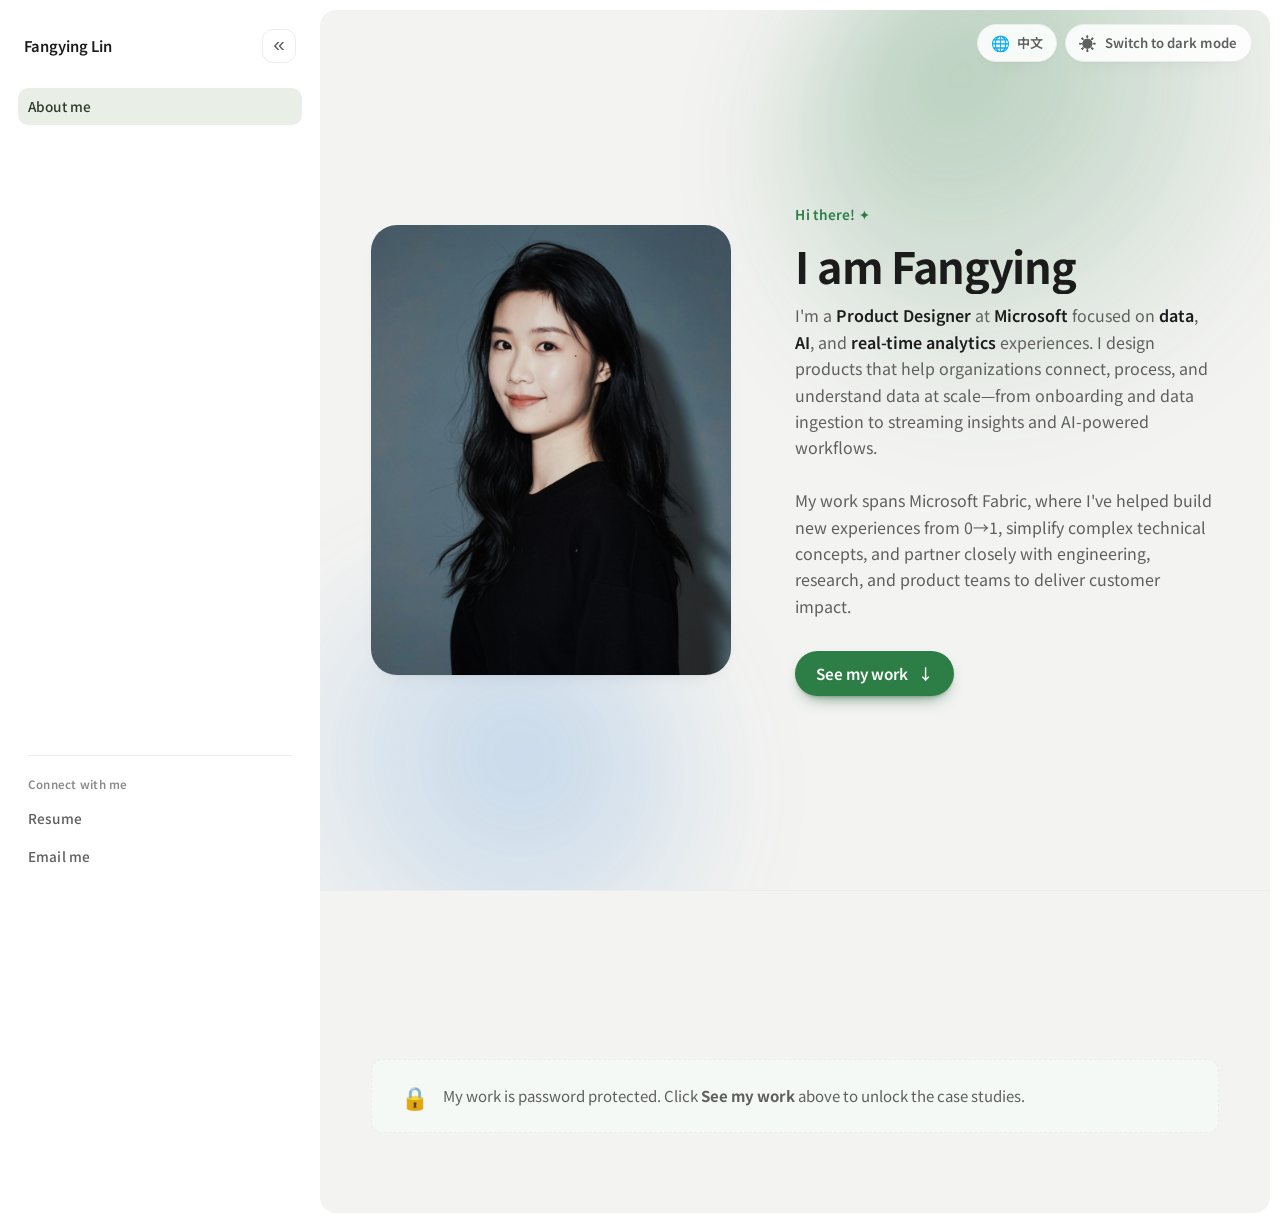
==== commit f95946ff: "add EN/CN update and make more changes" ====
--- a/asa.html
+++ b/asa.html
@@ -64,7 +64,6 @@
         <p class="nav__group">Microsoft Fabric</p>
         <a class="nav__item" href="eventstream.html">Eventstream in Microsoft Fabric</a>
         <a class="nav__item" href="business-events.html">Business Events in Microsoft Fabric</a>
-        <a class="nav__item" href="get-data.html">Get data</a>
         <a class="nav__item" href="custom-connector.html">Custom stream connector</a>
 
         <p class="nav__group">Cornerstone Global Partner</p>
--- a/styles.css
+++ b/styles.css
@@ -283,6 +283,69 @@
 }
 
 /* ── Theme switch (sticky, top-right) ──────────────────────── */
+/* Grouped top-right controls (language + theme) */
+.top-controls {
+  position: fixed;
+  top: 1.5rem;
+  right: 1.75rem;
+  z-index: 45;
+  display: flex;
+  align-items: center;
+  gap: 0.5rem;
+}
+.top-controls .theme-switch {
+  position: static;
+  top: auto;
+  right: auto;
+}
+.lang-switch {
+  display: inline-flex;
+  align-items: center;
+  gap: 0.4rem;
+  height: 38px;
+  padding: 0 0.85rem;
+  -webkit-appearance: none;
+  appearance: none;
+  border: 1px solid var(--line);
+  border-radius: 999px;
+  background: color-mix(in srgb, var(--card) 88%, transparent);
+  backdrop-filter: saturate(160%) blur(10px);
+  color: var(--ink-mid);
+  font-family: inherit;
+  font-size: 0.82rem;
+  font-weight: 600;
+  line-height: 1;
+  cursor: pointer;
+  box-shadow: var(--shadow-card);
+  transition: background 0.18s var(--ease), border-color 0.18s var(--ease),
+    color 0.18s var(--ease), transform 0.18s var(--ease);
+}
+.lang-switch:hover {
+  color: var(--ink);
+  border-color: color-mix(in srgb, var(--accent) 40%, var(--line));
+  transform: translateY(-1px);
+}
+.lang-switch:focus-visible {
+  outline: 2px solid var(--accent);
+  outline-offset: 2px;
+}
+.lang-switch__icon { font-size: 0.95rem; line-height: 1; }
+
+/* AI-translation warning shown at the top of detail pages in Chinese mode */
+.ai-translation-warning {
+  display: flex;
+  align-items: center;
+  gap: 0.5rem;
+  margin: 0 0 1.6rem;
+  padding: 0.7rem 1rem;
+  border: 1px solid color-mix(in srgb, #e0a13a 55%, var(--line));
+  background: color-mix(in srgb, #e0a13a 13%, var(--card));
+  color: var(--ink);
+  border-radius: 10px;
+  font-size: 0.9rem;
+  line-height: 1.5;
+}
+
 .theme-switch {
   position: fixed;
   top: 1.5rem;
@@ -2691,6 +2754,66 @@
 }
 .proj-compare td { color: var(--ink-mid); }
 .proj-compare-takeaway { padding-top: 2.8rem; }
+
+/* Comparison table reflows into stacked labeled cards on phones so it never
+   forces horizontal page scroll. */
+@media (max-width: 560px) {
+  .proj-compare {
+    border: none;
+    background: none;
+    border-radius: 0;
+    overflow: visible;
+    font-size: 0.9rem;
+  }
+  /* Visually hide the header row (labels come from data-label instead). */
+  .proj-compare thead {
+    position: absolute;
+    width: 1px;
+    height: 1px;
+    padding: 0;
+    margin: -1px;
+    overflow: hidden;
+    clip: rect(0 0 0 0);
+    border: 0;
+  }
+  .proj-compare,
+  .proj-compare tbody,
+  .proj-compare tr,
+  .proj-compare th,
+  .proj-compare td {
+    display: block;
+    width: 100%;
+  }
+  .proj-compare tr {
+    border: 1px solid var(--line);
+    border-radius: 12px;
+    background: var(--card);
+    margin-bottom: 1rem;
+    overflow: hidden;
+  }
+  .proj-compare tbody th {
+    white-space: normal;
+    background: color-mix(in srgb, var(--accent) 6%, var(--card));
+    border-bottom: 1px solid var(--line);
+    font-size: 1rem;
+  }
+  .proj-compare td {
+    border-bottom: 1px solid var(--line);
+  }
+  .proj-compare tr td:last-child {
+    border-bottom: none;
+  }
+  .proj-compare td::before {
+    content: attr(data-label);
+    display: block;
+    margin-bottom: 0.25rem;
+    font-weight: 700;
+    font-size: 0.72rem;
+    letter-spacing: 0.04em;
+    text-transform: uppercase;
+    color: var(--accent);
+  }
+}
 
 /* Editorial note */
 .proj-note {
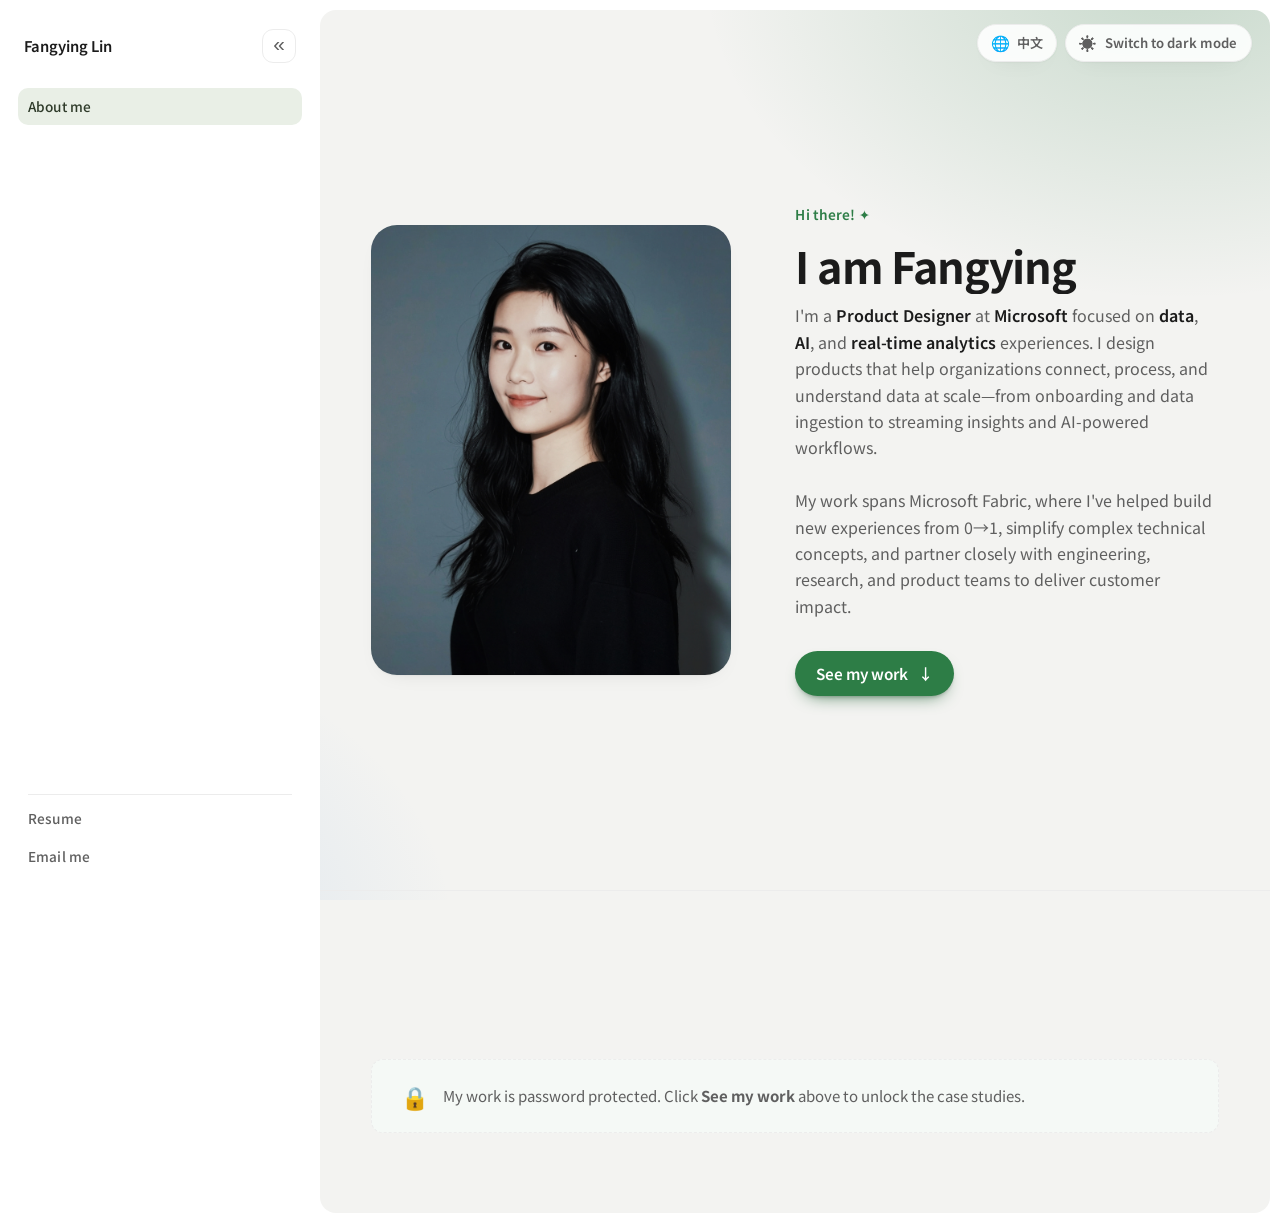
==== commit 597b3483: "update" ====
--- a/asa.html
+++ b/asa.html
@@ -70,7 +70,6 @@
         <a class="nav__item" href="top20talent.html">Top20Talent Portal</a>
 
         <hr class="nav__divider" aria-hidden="true" />
-        <p class="nav__group">Connect with me</p>
         <a class="nav__item" href="#">Resume</a>
         <a class="nav__item" href="mailto:deniselin0114@gmail.com">Email me</a>
       </nav>
--- a/styles.css
+++ b/styles.css
@@ -333,6 +333,8 @@
 
 /* AI-translation warning shown at the top of detail pages in Chinese mode */
 .ai-translation-warning {
+  position: relative;
+  z-index: 4;
   display: flex;
   align-items: center;
   gap: 0.5rem;
@@ -571,11 +573,41 @@
 
 /* ── Main panel ────────────────────────────────────────────── */
 .panel {
-  background: var(--panel);
+  background:
+    radial-gradient(
+      62vw 62vh at 92% -4%,
+      color-mix(in srgb, var(--accent) 22%, transparent),
+      transparent 60%
+    ),
+    radial-gradient(
+      56vw 58vh at 2% 104%,
+      color-mix(in srgb, #4a90d9 18%, transparent),
+      transparent 60%
+    ),
+    var(--panel);
+  /* Anchor the aurora to the viewport so the background never scrolls — the
+     content scrolls over one continuous, seam-free wash. */
+  background-attachment: fixed, fixed, scroll;
   margin: 0.6rem 0.6rem 0.6rem 0;
   border-radius: 16px;
   padding: clamp(2rem, 5vw, 4rem) clamp(1.5rem, 4vw, 3.5rem);
   overflow: hidden;
+}
+
+[data-theme="dark"] .panel {
+  background:
+    radial-gradient(
+      62vw 62vh at 92% -4%,
+      color-mix(in srgb, var(--accent) 26%, transparent),
+      transparent 60%
+    ),
+    radial-gradient(
+      56vw 58vh at 2% 104%,
+      color-mix(in srgb, #4a90d9 22%, transparent),
+      transparent 60%
+    ),
+    var(--panel);
+  background-attachment: fixed, fixed, scroll;
 }
 
 /* ── Full-screen intro ─────────────────────────────────────── */
@@ -597,6 +629,9 @@
 .intro::before,
 .intro::after {
   content: "";
+  /* The uniform, viewport-fixed panel aurora now covers the whole page, so the
+     intro-only blobs are disabled to avoid a brighter top region (the seam). */
+  display: none;
   position: absolute;
   z-index: -1;
   border-radius: 50%;
@@ -1013,8 +1048,12 @@
 }
 
 .card__link:hover {
-  box-shadow: 0 12px 26px -20px rgba(0, 0, 0, 0.4);
-  border-color: color-mix(in srgb, var(--accent) 30%, var(--line));
+  transform: translateY(-6px);
+  box-shadow: 0 18px 40px -22px rgba(0, 0, 0, 0.45);
+  border-color: color-mix(in srgb, var(--accent) 42%, var(--line));
+}
+@media (prefers-reduced-motion: reduce) {
+  .card__link:hover { transform: none; }
 }
 
 /* Cursor-following spotlight glow */
@@ -1131,23 +1170,21 @@
   height: 100%;
   object-fit: cover;
   object-position: top left;
-  filter: blur(2.5px) saturate(1.04);
-  transform: scale(1.02);
-  transition: filter 0.45s var(--ease), transform 0.45s var(--ease);
-}
-.card__link:hover .es-shot,
-.proj-banner.card__media--shot:hover .es-shot {
-  filter: blur(0);
   transform: scale(1);
-}
-/* Detail-page banner is always sharp — the blur/hover-to-reveal is a
-   home-page-tile-only effect. */
+  transition: transform 0.5s var(--ease);
+}
+/* Gentle zoom-in on hover — the frame clips it via overflow:hidden. */
+.card__link:hover .es-shot {
+  transform: scale(1.06);
+}
+/* Detail-page banner stays static (no zoom). */
 .proj-banner.card__media--shot .es-shot {
-  filter: none;
   transform: none;
 }
 @media (prefers-reduced-motion: reduce) {
-  .es-shot {
+  .es-shot,
+  .card__link:hover .es-shot {
+    transform: none;
     transition: none;
   }
 }
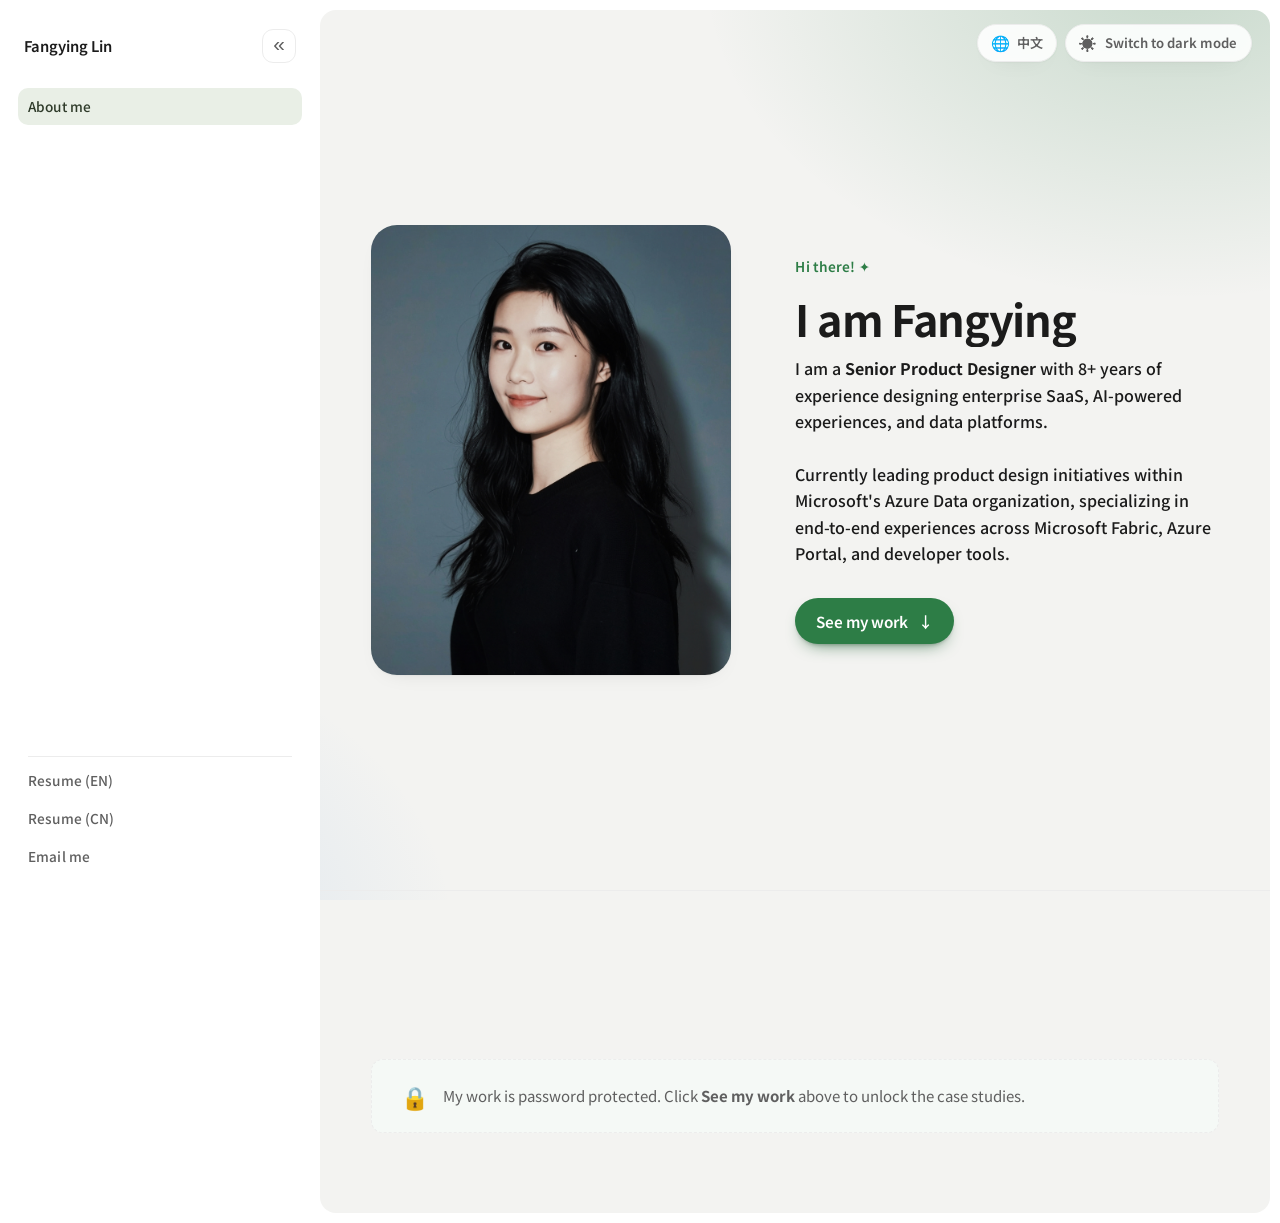
==== commit c3e61757: "make updates" ====
--- a/asa.html
+++ b/asa.html
@@ -70,7 +70,8 @@
         <a class="nav__item" href="top20talent.html">Top20Talent Portal</a>
 
         <hr class="nav__divider" aria-hidden="true" />
-        <a class="nav__item" href="#">Resume</a>
+        <a class="nav__item" href="assets/resume-fangying-lin-en.pdf" target="_blank" rel="noopener">Resume (EN)</a>
+        <a class="nav__item" href="assets/resume-fangying-lin-cn.pdf" target="_blank" rel="noopener">Resume (CN)</a>
         <a class="nav__item" href="mailto:deniselin0114@gmail.com">Email me</a>
       </nav>
     </aside>
--- a/styles.css
+++ b/styles.css
@@ -869,12 +869,13 @@
   max-width: 58ch;
   font-size: clamp(0.9rem, 1.25vw, 1.02rem);
   line-height: 1.65;
-  color: var(--ink-mid);
+  color: var(--ink);
+  font-weight: 500;
 }
 
 .intro__lede strong {
   color: var(--ink);
-  font-weight: 600;
+  font-weight: 700;
 }
 
 .intro__scroll {
@@ -2107,7 +2108,7 @@
 
 /* Figure / media */
 .proj-figure {
-  margin: 1.6rem 0 0;
+  margin: 1.6rem 0;
 }
 
 .proj-figure__img {
@@ -2119,6 +2120,13 @@
   background: var(--panel);
 }
 
+/* Darker backdrop for charts/screenshots with transparent, light-colored
+   artwork that would otherwise wash out against a light theme panel. */
+.proj-figure__img--dark {
+  background: #2a2a2e;
+  border-color: #2a2a2e;
+}
+
 .proj-figure__cap {
   margin-top: 0.7rem;
   font-size: 0.85rem;
@@ -2141,6 +2149,60 @@
   height: 540px;
   border: 0;
   background: var(--card);
+}
+
+/* Responsive video embed (e.g. YouTube demo) */
+.proj-video {
+  margin: 1.6rem 0 0;
+  border-radius: var(--radius);
+  border: 1px solid var(--line);
+  overflow: hidden;
+  background: var(--panel);
+  aspect-ratio: 16 / 9;
+}
+
+.proj-video iframe {
+  display: block;
+  width: 100%;
+  height: 100%;
+  border: 0;
+}
+
+/* Inline SVG architecture diagrams */
+.proj-diagram {
+  margin: 1.6rem 0;
+  padding: clamp(1rem, 3vw, 1.8rem);
+  border-radius: var(--radius);
+  border: 1px solid var(--line);
+  background: var(--panel);
+}
+
+.proj-diagram--events {
+  background: linear-gradient(160deg, #f7f7f5, #ececea);
+  border-color: #e4e4e1;
+}
+
+.proj-diagram svg {
+  display: block;
+  width: 100%;
+  height: auto;
+}
+
+.proj-diagram__card-label {
+  font: 700 13px/1 var(--font);
+  letter-spacing: 0.03em;
+}
+
+.proj-diagram__item-label {
+  font: 600 13.5px/1 var(--font);
+}
+
+.proj-diagram__hub-label {
+  font: 700 14.5px/1.4 var(--font);
+}
+
+.proj-diagram__edge-label {
+  font: 600 12.5px/1 var(--font);
 }
 
 /* Image gallery grid */
@@ -2961,6 +3023,12 @@
 }
 
 /* ── Clickable prototype card ─────────────────── */
+@property --feature-angle {
+  syntax: "<angle>";
+  initial-value: 0deg;
+  inherits: false;
+}
+
 .feature--proto {
   position: relative;
   width: 100%;
@@ -2989,6 +3057,44 @@
   display: none;
 }
 
+/* Thin running-light stroke that travels around the card border */
+.feature--proto::after {
+  content: "";
+  position: absolute;
+  inset: 0;
+  border-radius: inherit;
+  padding: 1px;
+  background: conic-gradient(
+    from var(--feature-angle),
+    transparent 0deg,
+    rgba(255, 255, 255, 0.95) 8deg,
+    rgba(167, 243, 190, 0.9) 40deg,
+    rgba(45, 212, 191, 0.9) 72deg,
+    rgba(45, 125, 70, 0.9) 104deg,
+    transparent 130deg,
+    transparent 360deg
+  );
+  -webkit-mask:
+    linear-gradient(#000 0 0) content-box,
+    linear-gradient(#000 0 0);
+  -webkit-mask-composite: xor;
+  mask-composite: exclude;
+  animation: feature-border-run 4.5s linear infinite;
+  pointer-events: none;
+}
+
+@keyframes feature-border-run {
+  to {
+    --feature-angle: 360deg;
+  }
+}
+
+.feature--proto:hover::after {
+  animation-play-state: paused;
+  opacity: 0;
+  transition: opacity 0.2s var(--ease);
+}
+
 .feature--proto .feature__text {
   flex: 1 1 auto;
 }
@@ -3046,7 +3152,8 @@
 
 @media (prefers-reduced-motion: reduce) {
   .feature__sheen { animation: none; opacity: 0; }
-  .feature--proto { transform: none; }
+  .feature--proto { transform: none; box-shadow: none; }
+  .feature--proto::after { animation: none; opacity: 0; }
 }
 
 .feature__name {
